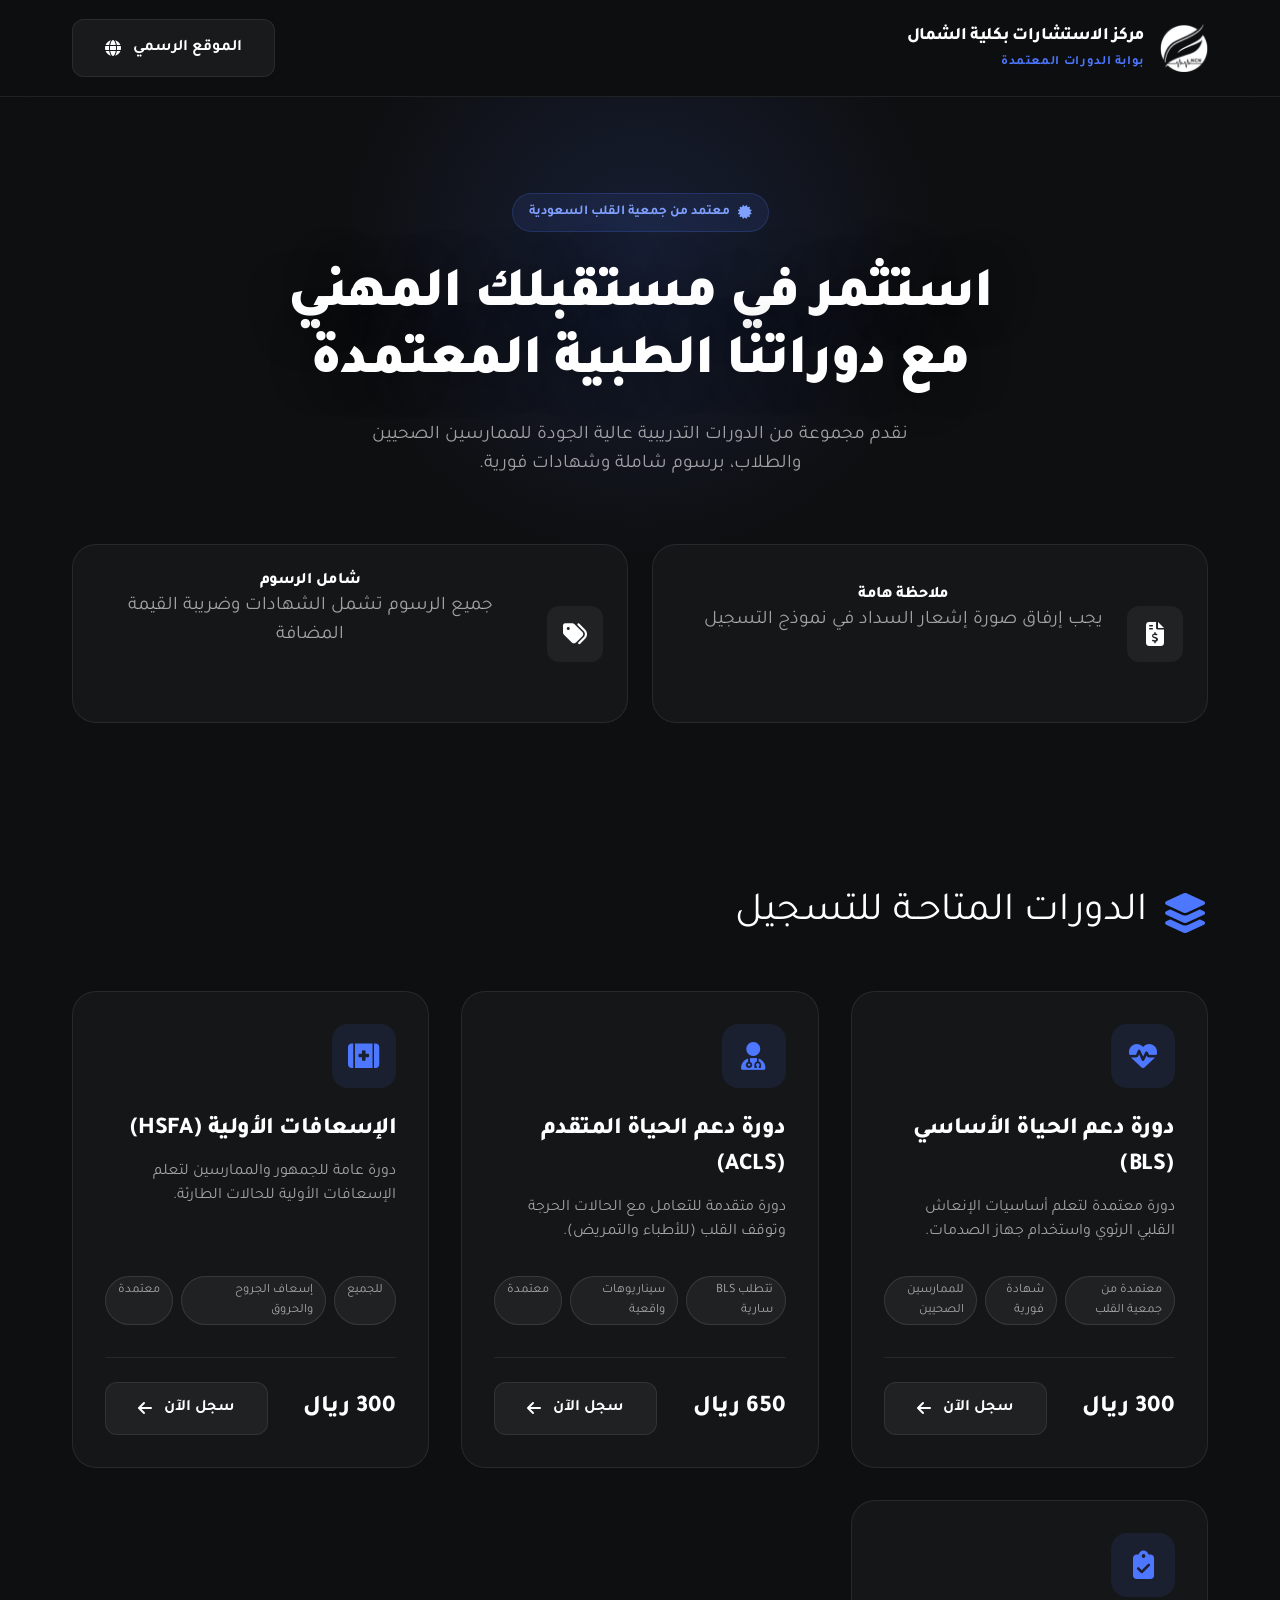
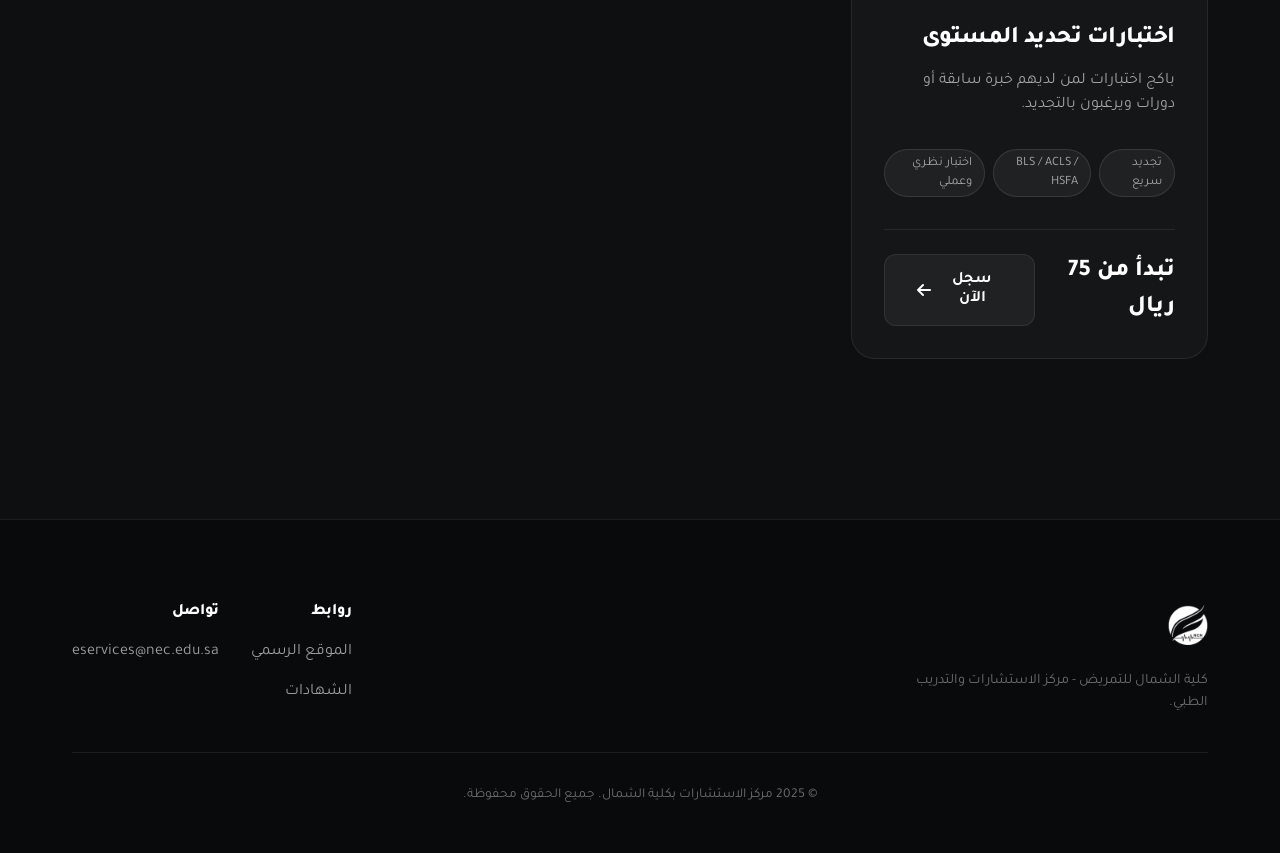
==== Center/index.html @ 168c6dc0 "Add files via upload" ====
<!DOCTYPE html>
<html lang="ar" dir="rtl">

<head>
    <meta charset="UTF-8">
    <meta name="viewport" content="width=device-width, initial-scale=1.0">
    <title>مركز الاستشارات بكلية الشمال - بوابة الدورات</title>

    <!-- Icons -->
    <link rel="stylesheet" href="https://cdnjs.cloudflare.com/ajax/libs/font-awesome/6.4.0/css/all.min.css">

    <!-- Embedded CSS -->
    <style>
        /* Google Fonts - Tajawal (Keeping Arabic identity but styling like Inter) */
        @import url('https://fonts.googleapis.com/css2?family=Tajawal:wght@200;300;400;500;700;800;900&display=swap');

        :root {
            /* Framer Template Tokens Replicated */
            --bg-main: #0e0f11;
            --bg-surface: rgba(255, 255, 255, 0.03);
            --bg-surface-hover: rgba(255, 255, 255, 0.08);
            --border-color: rgba(255, 255, 255, 0.08);

            --primary-color: #4d77ff;
            /* energetic blue */
            --accent-color: #ff4649;
            /* coral red */

            --text-primary: #ffffff;
            --text-secondary: rgba(255, 255, 255, 0.6);
            --text-tertiary: rgba(255, 255, 255, 0.4);

            --radius-md: 12px;
            --radius-lg: 24px;
            --radius-xl: 40px;

            --font-main: 'Tajawal', sans-serif;
        }

        * {
            margin: 0;
            padding: 0;
            box-sizing: border-box;
            -webkit-font-smoothing: antialiased;
            outline: none;
        }

        body {
            font-family: var(--font-main);
            background-color: var(--bg-main);
            color: var(--text-primary);
            line-height: 1.5;
            direction: rtl;
            overflow-x: hidden;
            min-height: 100vh;
        }

        /* Scrollbar */
        ::-webkit-scrollbar {
            width: 8px;
        }

        ::-webkit-scrollbar-track {
            background: var(--bg-main);
        }

        ::-webkit-scrollbar-thumb {
            background: var(--border-color);
            border-radius: 4px;
        }

        ::-webkit-scrollbar-thumb:hover {
            background: var(--text-secondary);
        }

        /* Utilities */
        .container {
            max-width: 1200px;
            margin: 0 auto;
            padding: 0 2rem;
        }

        .flex {
            display: flex;
        }

        .flex-col {
            flex-direction: column;
        }

        .items-center {
            align-items: center;
        }

        .justify-between {
            justify-content: space-between;
        }

        .justify-center {
            justify-content: center;
        }

        .gap-2 {
            gap: 0.5rem;
        }

        .gap-4 {
            gap: 1rem;
        }

        .gap-6 {
            gap: 1.5rem;
        }

        .gap-8 {
            gap: 2rem;
        }

        .w-full {
            width: 100%;
        }

        .text-center {
            text-align: center;
        }

        h1,
        h2,
        h3,
        h4,
        h5,
        h6 {
            color: var(--text-primary);
            font-weight: 800;
            /* Bold headings like 'Inter Display' */
            letter-spacing: -0.02em;
        }

        p {
            color: var(--text-secondary);
            font-weight: 400;
        }

        /* Buttons */
        .btn {
            display: inline-flex;
            align-items: center;
            gap: 0.75rem;
            padding: 1rem 2rem;
            border-radius: var(--radius-md);
            font-weight: 700;
            text-decoration: none;
            transition: all 0.3s cubic-bezier(0.2, 0.8, 0.2, 1);
            cursor: pointer;
            border: 1px solid transparent;
            font-family: inherit;
            font-size: 1rem;
            position: relative;
            overflow: hidden;
        }

        .btn-primary {
            background: var(--primary-color);
            color: white;
            box-shadow: 0 0 20px rgba(77, 119, 255, 0.3);
        }

        .btn-primary:hover {
            transform: translateY(-2px);
            box-shadow: 0 0 30px rgba(77, 119, 255, 0.5);
        }

        .btn-outline {
            background: rgba(255, 255, 255, 0.05);
            border: 1px solid var(--border-color);
            color: var(--text-primary);
        }

        .btn-outline:hover {
            background: rgba(255, 255, 255, 0.1);
            border-color: rgba(255, 255, 255, 0.3);
            transform: translateY(-2px);
        }

        /* Header */
        header {
            background: rgba(14, 15, 17, 0.7);
            backdrop-filter: blur(20px);
            border-bottom: 1px solid var(--border-color);
            position: sticky;
            top: 0;
            z-index: 100;
            padding: 1.2rem 0;
        }

        .brand-logo {
            height: 3rem;
            filter: brightness(0) invert(1);
            /* Make logo white */
        }

        .brand-text h1 {
            font-size: 1.1rem;
            margin-bottom: 0.2rem;
        }

        .brand-text p {
            font-size: 0.8rem;
            color: var(--primary-color);
            font-weight: 600;
            text-transform: uppercase;
            letter-spacing: 0.05em;
        }

        /* Hero Section */
        .hero {
            padding: 6rem 0 4rem;
            position: relative;
            overflow: hidden;
        }

        /* Ambient Glow Background */
        .hero::before {
            content: '';
            position: absolute;
            top: -20%;
            left: 50%;
            transform: translateX(-50%);
            width: 600px;
            height: 600px;
            background: radial-gradient(circle, rgba(77, 119, 255, 0.15) 0%, rgba(14, 15, 17, 0) 70%);
            border-radius: 50%;
            pointer-events: none;
            z-index: -1;
        }

        .badge {
            display: inline-flex;
            align-items: center;
            gap: 0.5rem;
            padding: 0.5rem 1rem;
            background: rgba(77, 119, 255, 0.1);
            color: #80a0ff;
            border: 1px solid rgba(77, 119, 255, 0.2);
            border-radius: 9999px;
            font-size: 0.85rem;
            font-weight: 700;
            margin-bottom: 2rem;
        }

        .hero-title {
            font-size: 3.5rem;
            font-weight: 900;
            color: white;
            margin-bottom: 1.5rem;
            line-height: 1.2;
            text-shadow: 0 0 40px rgba(0, 0, 0, 0.5);
        }

        .hero p {
            font-size: 1.2rem;
            max-width: 600px;
            margin: 0 auto 3rem;
            color: var(--text-secondary);
        }

        /* Alerts / Info Cards */
        .alerts-grid {
            display: grid;
            grid-template-columns: repeat(auto-fit, minmax(300px, 1fr));
            gap: 1.5rem;
            margin-top: 4rem;
        }

        .alert-card {
            background: var(--bg-surface);
            border: 1px solid var(--border-color);
            border-radius: var(--radius-lg);
            padding: 1.5rem;
            display: flex;
            align-items: center;
            gap: 1.5rem;
            transition: all 0.3s;
        }

        .alert-card:hover {
            background: var(--bg-surface-hover);
            border-color: rgba(255, 255, 255, 0.2);
            transform: translateY(-5px);
        }

        .alert-icon {
            width: 3.5rem;
            height: 3.5rem;
            border-radius: var(--radius-md);
            background: rgba(255, 255, 255, 0.05);
            color: var(--text-primary);
            display: flex;
            align-items: center;
            justify-content: center;
            font-size: 1.5rem;
            flex-shrink: 0;
        }

        .alert-content h4 {
            font-size: 1.1rem;
            margin-bottom: 0.25rem;
        }

        .alert-content p {
            font-size: 0.9rem;
            color: var(--text-secondary);
        }

        /* Courses Grid */
        .courses-section {
            padding: 6rem 0;
        }

        .section-title {
            font-size: 2.5rem;
            margin-bottom: 3rem;
            display: flex;
            align-items: center;
            gap: 1rem;
        }

        .section-title i {
            color: var(--primary-color);
        }

        .courses-grid {
            display: grid;
            grid-template-columns: repeat(auto-fill, minmax(320px, 1fr));
            gap: 2rem;
        }

        .course-card {
            background: var(--bg-surface);
            border: 1px solid var(--border-color);
            border-radius: var(--radius-lg);
            padding: 2rem;
            transition: all 0.4s cubic-bezier(0.16, 1, 0.3, 1);
            position: relative;
            display: flex;
            flex-direction: column;
            overflow: hidden;
            height: 100%;
        }

        .course-card::before {
            content: '';
            position: absolute;
            inset: 0;
            background: radial-gradient(800px circle at var(--mouse-x) var(--mouse-y), rgba(255, 255, 255, 0.06), transparent 40%);
            opacity: 0;
            transition: opacity 0.5s;
            pointer-events: none;
        }

        .course-card:hover {
            transform: translateY(-5px) scale(1.01);
            border-color: rgba(255, 255, 255, 0.2);
            box-shadow: 0 20px 40px -10px rgba(0, 0, 0, 0.5);
        }

        .course-icon {
            width: 4rem;
            height: 4rem;
            border-radius: 16px;
            background: rgba(77, 119, 255, 0.1);
            color: var(--primary-color);
            display: flex;
            align-items: center;
            justify-content: center;
            font-size: 1.75rem;
            margin-bottom: 1.5rem;
        }

        .course-title {
            font-size: 1.5rem;
            margin-bottom: 0.75rem;
        }

        .course-desc {
            color: var(--text-secondary);
            margin-bottom: 2rem;
            flex-grow: 1;
            font-size: 1rem;
        }

        .course-price {
            font-size: 1.5rem;
            font-weight: 800;
            color: var(--text-primary);
        }

        /* Tags/Features */
        .feature-tag {
            background: rgba(255, 255, 255, 0.05);
            padding: 4px 12px;
            border-radius: 99px;
            font-size: 0.8rem;
            color: var(--text-secondary);
            border: 1px solid rgba(255, 255, 255, 0.1);
        }

        /* Sidebar (Glassmorphism heavily applied) */
        .sidebar-overlay {
            position: fixed;
            inset: 0;
            background: rgba(0, 0, 0, 0.8);
            backdrop-filter: blur(8px);
            z-index: 199;
            opacity: 0;
            pointer-events: none;
            transition: opacity 0.3s ease;
        }

        .sidebar-overlay.active {
            opacity: 1;
            pointer-events: auto;
        }

        .sidebar {
            position: fixed;
            top: 0;
            right: 0;
            /* RTL default */
            bottom: 0;
            width: 100%;
            max-width: 500px;
            background: #151619;
            /* Slightly lighter than pure black */
            border-right: 1px solid var(--border-color);
            /* Adjustment for RTL */
            z-index: 200;
            transform: translateX(100%);
            transition: transform 0.5s cubic-bezier(0.16, 1, 0.3, 1);
            display: flex;
            flex-direction: column;
        }

        /* Revert border logic for RTL: Sidebar is on Right, so border should be on Left? 
   No, just keep it simple.
*/

        .sidebar.active {
            transform: translateX(0);
        }

        .sidebar-header {
            padding: 2rem;
            border-bottom: 1px solid var(--border-color);
            display: flex;
            justify-content: space-between;
            align-items: center;
        }

        .sidebar-content {
            padding: 2rem;
            overflow-y: auto;
            flex-grow: 1;
        }

        /* Steps in Sidebar */
        .step-item {
            position: relative;
            padding-right: 3rem;
            /* Space for line */
            padding-bottom: 3rem;
        }

        .step-item::before {
            content: '';
            position: absolute;
            right: 11px;
            /* Align with dot center */
            top: 0;
            bottom: 0;
            width: 2px;
            background: var(--border-color);
        }

        .step-item:last-child {
            padding-bottom: 0;
        }

        .step-item:last-child::before {
            display: none;
        }

        .step-number {
            position: absolute;
            right: 0;
            top: 0;
            width: 24px;
            height: 24px;
            background: var(--primary-color);
            border-radius: 50%;
            color: white;
            font-size: 0.8rem;
            display: flex;
            align-items: center;
            justify-content: center;
            font-weight: bold;
            z-index: 2;
            box-shadow: 0 0 0 4px var(--bg-main);
        }

        /* Bank Card - Dark Premium */
        .bank-card {
            background: linear-gradient(135deg, #1c1d21, #0a0a0c);
            border: 1px solid rgba(255, 255, 255, 0.1);
            border-radius: 20px;
            padding: 1.5rem;
            position: relative;
            overflow: hidden;
            margin-top: 1rem;
        }

        .bank-card::before {
            content: '';
            position: absolute;
            top: -50%;
            right: -20%;
            width: 200px;
            height: 200px;
            background: radial-gradient(circle, rgba(77, 119, 255, 0.2), transparent 70%);
            border-radius: 50%;
            pointer-events: none;
        }

        .copy-btn {
            width: 36px;
            height: 36px;
            background: rgba(255, 255, 255, 0.1);
            border: 1px solid rgba(255, 255, 255, 0.2);
            border-radius: 8px;
            color: white;
            display: flex;
            align-items: center;
            justify-content: center;
            font-size: 0.9rem;
            cursor: pointer;
            transition: all 0.2s;
        }

        .copy-btn:hover {
            background: rgba(255, 255, 255, 0.2);
        }

        /* Footer */
        footer {
            border-top: 1px solid var(--border-color);
            padding: 5rem 0 3rem;
            margin-top: 4rem;
            background: #090a0c;
        }

        .footer-link {
            display: block;
            color: var(--text-secondary);
            text-decoration: none;
            margin-bottom: 1rem;
            transition: color 0.2s;
        }

        .footer-link:hover {
            color: var(--primary-color);
        }

        @media (max-width: 768px) {
            .hero-title {
                font-size: 2.5rem;
            }

            .sidebar {
                max-width: 100%;
            }
        }
    </style>
</head>

<body>

    <!-- Header -->
    <header>
        <div class="container flex items-center justify-between">
            <div class="flex items-center gap-4">
                <img src="https://nre-nec.github.io/pictures/logo.png" alt="شعار الكلية" class="brand-logo">
                <div class="brand-text">
                    <h1>مركز الاستشارات بكلية الشمال</h1>
                    <p>بوابة الدورات المعتمدة</p>
                </div>
            </div>
            <!-- Desktop visible only check via CSS media query if needed, or inline -->
            <style>
                @media(min-width: 768px) {
                    .header-link {
                        display: inline-flex !important;
                    }
                }
            </style>
            <a href="https://nec.edu.sa" target="_blank" class="btn btn-outline header-link" style="display: none;">
                الموقع الرسمي
                <i class="fa-solid fa-globe"></i>
            </a>
        </div>
    </header>

    <!-- Main Content -->
    <main class="container">

        <!-- Hero Section -->
        <section class="hero text-center">

            <div class="badge">
                <i class="fa-solid fa-certificate"></i>
                معتمد من جمعية القلب السعودية
            </div>

            <h1 class="hero-title">
                استثمر في مستقبلك المهني <br>
                مع دوراتنا الطبية المعتمدة
            </h1>

            <p>
                نقدم مجموعة من الدورات التدريبية عالية الجودة للممارسين الصحيين والطلاب، برسوم شاملة وشهادات فورية.
            </p>

            <div class="alerts-grid">
                <div class="alert-card">
                    <div class="alert-icon">
                        <i class="fa-solid fa-file-invoice-dollar"></i>
                    </div>
                    <div>
                        <h4>ملاحظة هامة</h4>
                        <p>يجب إرفاق صورة إشعار السداد في نموذج التسجيل</p>
                    </div>
                </div>

                <div class="alert-card">
                    <div class="alert-icon">
                        <i class="fa-solid fa-tags"></i>
                    </div>
                    <div>
                        <h4>شامل الرسوم</h4>
                        <p>جميع الرسوم تشمل الشهادات وضريبة القيمة المضافة</p>
                    </div>
                </div>
            </div>

        </section>

        <!-- Courses Section -->
        <section class="courses-section" id="courses">
            <div class="section-title">
                <i class="fa-solid fa-layer-group"></i>
                الدورات المتاحـة للتسجيل
            </div>

            <div class="courses-grid" id="courses-grid">
                <!-- Loaded via JS -->
            </div>
        </section>

    </main>

    <!-- Sidebar Overlay -->
    <div class="sidebar-overlay" id="sidebar-overlay"></div>

    <!-- Sidebar -->
    <aside class="sidebar" id="sidebar">
        <div class="sidebar-header">
            <h3>إكمال عملية التسجيل</h3>
            <button id="close-sidebar" class="btn-outline"
                style="border:none; width: 36px; height: 36px; display:flex; align-items:center; justify-content:center; padding:0; background:transparent;">
                <i class="fa-solid fa-xmark" style="font-size: 1.2rem;"></i>
            </button>
        </div>

        <div class="sidebar-content">

            <!-- Step 1 -->
            <div class="step-item">
                <div class="step-number">1</div>
                <div style="padding-right: 1rem;">
                    <h4 style="margin-bottom: 0.5rem;">الدورة المختارة</h4>
                    <div
                        style="background: var(--bg-surface); padding: 1rem; border-radius: var(--radius-md); border: 1px solid var(--border-color);">
                        <h3 id="sidebar-course-title" style="font-size: 1.1rem; margin-bottom: 0.25rem;">...</h3>
                        <p id="sidebar-course-price"
                            style="color: var(--primary-color); font-weight: bold; font-size: 1.2rem;">...</p>
                    </div>
                </div>
            </div>

            <!-- Step 2 -->
            <div class="step-item">
                <div class="step-number">2</div>
                <div style="padding-right: 1rem;">
                    <h4 style="margin-bottom: 0.5rem;">التحويل البنكي</h4>
                    <p style="font-size: 0.9rem; color: var(--text-secondary); margin-bottom: 1rem;">يرجى تحويل مبلغ
                        الدورة إلى الحساب التالي:</p>

                    <div class="bank-card">
                        <div class="flex justify-between items-start" style="margin-bottom: 1.5rem;">
                            <span style="font-size: 0.8rem; opacity: 0.7;">مصرف الإنماء</span>
                            <i class="fa-solid fa-building-columns" style="opacity: 0.5;"></i>
                        </div>

                        <div style="margin-bottom: 1.5rem;">
                            <p style="font-size: 0.75rem; opacity: 0.5; margin-bottom: 4px;">اسم المستفيد</p>
                            <p style="font-weight: bold;">شركة الشمال التعليمية للتعليم</p>
                        </div>

                        <div class="flex justify-between items-end" style="margin-bottom: 1.5rem;">
                            <div>
                                <p style="font-size: 0.75rem; opacity: 0.5; margin-bottom: 4px;">رقم الحساب</p>
                                <p style="font-family: monospace; letter-spacing: 1px;">68202025935004</p>
                            </div>
                            <button class="copy-btn" onclick="copyToClipboard('68202025935004', this)">
                                <i class="fa-regular fa-copy"></i>
                            </button>
                        </div>

                        <div class="flex justify-between items-end">
                            <div>
                                <p style="font-size: 0.75rem; opacity: 0.5; margin-bottom: 4px;">الآيبان (IBAN)</p>
                                <p style="font-family: monospace; letter-spacing: 1px; font-size: 0.85rem;">
                                    SA3905000068202025935004</p>
                            </div>
                            <button class="copy-btn" onclick="copyToClipboard('SA3905000068202025935004', this)">
                                <i class="fa-regular fa-copy"></i>
                            </button>
                        </div>
                    </div>
                </div>
            </div>

            <!-- Step 3 -->
            <div class="step-item">
                <div class="step-number">3</div>
                <div style="padding-right: 1rem;">
                    <h4 style="margin-bottom: 0.5rem;">تأكيد التسجيل</h4>
                    <p style="font-size: 0.9rem; color: var(--text-secondary); margin-bottom: 1rem;">بعد التحويل، انتقل
                        للنموذج لرفع الإيصال وإكمال بياناتك.</p>
                    <a href="https://docs.google.com/forms/d/e/1FAIpQLS..." target="_blank"
                        class="btn btn-primary w-full justify-center">
                        تعبئة نموذج التسجيل
                        <i class="fa-solid fa-arrow-up-right-from-square"></i>
                    </a>
                </div>
            </div>

        </div>
    </aside>

    <!-- Footer -->
    <footer>
        <div class="container">
            <div class="flex flex-col" style="gap: 2rem;">

                <div class="flex items-center justify-between flex-col"
                    style="flex-direction: row; flex-wrap: wrap; gap: 2rem;">
                    <div>
                        <img src="https://nre-nec.github.io/pictures/logo.png"
                            style="height: 40px; filter: brightness(0) invert(1); margin-bottom: 1rem;">
                        <p style="max-width: 300px; font-size: 0.9rem; color: var(--text-tertiary);">
                            كلية الشمال للتمريض - مركز الاستشارات والتدريب الطبي.
                        </p>
                    </div>

                    <div class="flex gap-8">
                        <div>
                            <h4 style="margin-bottom: 1rem; font-size: 1rem;">روابط</h4>
                            <a href="https://nec.edu.sa" class="footer-link">الموقع الرسمي</a>
                            <a href="#" class="footer-link">الشهادات</a>
                        </div>
                        <div>
                            <h4 style="margin-bottom: 1rem; font-size: 1rem;">تواصل</h4>
                            <a href="mailto:eservices@nec.edu.sa" class="footer-link">eservices@nec.edu.sa</a>
                        </div>
                    </div>
                </div>

                <div class="text-center"
                    style="border-top: 1px solid var(--border-color); padding-top: 2rem; color: var(--text-tertiary); font-size: 0.85rem;">
                    &copy; 2025 مركز الاستشارات بكلية الشمال. جميع الحقوق محفوظة.
                </div>
            </div>
        </div>
    </footer>

    <!-- Embedded JS -->
    <script>
        document.addEventListener('DOMContentLoaded', () => {
            // Course Data (Simulating Database)
            const courses = [
                {
                    id: 'bls',
                    title: 'دورة دعم الحياة الأساسي (BLS)',
                    description: 'دورة معتمدة لتعلم أساسيات الإنعاش القلبي الرئوي واستخدام جهاز الصدمات.',
                    price: '300 ريال',
                    icon: 'fa-heart-pulse',
                    features: ['معتمدة من جمعية القلب', 'شهادة فورية', 'للممارسين الصحيين']
                },
                {
                    id: 'acls',
                    title: 'دورة دعم الحياة المتقدم (ACLS)',
                    description: 'دورة متقدمة للتعامل مع الحالات الحرجة وتوقف القلب (للأطباء والتمريض).',
                    price: '650 ريال',
                    icon: 'fa-user-doctor',
                    features: ['تتطلب BLS سارية', 'سيناريوهات واقعية', 'معتمدة']
                },
                {
                    id: 'hsfa',
                    title: 'الإسعافات الأولية (HSFA)',
                    description: 'دورة عامة للجمهور والممارسين لتعلم الإسعافات الأولية للحالات الطارئة.',
                    price: '300 ريال',
                    icon: 'fa-kit-medical',
                    features: ['للجميع', 'إسعاف الجروح والحروق', 'معتمدة']
                },
                {
                    id: 'placement',
                    title: 'اختبارات تحديد المستوى',
                    description: 'باكج اختبارات لمن لديهم خبرة سابقة أو دورات ويرغبون بالتجديد.',
                    price: 'تبدأ من 75 ريال',
                    icon: 'fa-clipboard-check',
                    features: ['تجديد سريع', 'BLS / ACLS / HSFA', 'اختبار نظري وعملي']
                }
            ];

            const coursesGrid = document.getElementById('courses-grid');
            const sidebar = document.getElementById('sidebar');
            const overlay = document.getElementById('sidebar-overlay');
            const closeBtn = document.getElementById('close-sidebar');

            // Render Courses
            function renderCourses() {
                coursesGrid.innerHTML = courses.map(course => `
            <div class="course-card">
                <div class="course-icon">
                    <i class="fa-solid ${course.icon}"></i>
                </div>
                <!-- Interactive Glow Effect Target -->
                
                <h3 class="course-title">${course.title}</h3>
                <p class="course-desc">${course.description}</p>
                
                <div class="flex flex-wrap gap-2 mb-4" style="gap: 8px; margin-bottom: 2rem;">
                    ${course.features.map(f => `<span class="feature-tag">${f}</span>`).join('')}
                </div>

                <div class="flex justify-between items-center" style="margin-top: auto; padding-top: 1.5rem; border-top: 1px solid var(--border-color);">
                    <span class="course-price">${course.price}</span>
                    <button class="btn btn-outline" onclick="openSidebar('${course.id}')">
                        <span>سجل الآن</span>
                        <i class="fa-solid fa-arrow-left"></i>
                    </button>
                </div>
            </div>
        `).join('');

                // Add Mouse Move Event for Glow Effect
                document.querySelectorAll('.course-card').forEach(card => {
                    card.addEventListener('mousemove', e => {
                        const rect = card.getBoundingClientRect();
                        const x = e.clientX - rect.left;
                        const y = e.clientY - rect.top;
                        card.style.setProperty('--mouse-x', `${x}px`);
                        card.style.setProperty('--mouse-y', `${y}px`);
                    });
                });
            }

            // Sidebar Functions
            window.openSidebar = function (courseId) {
                const course = courses.find(c => c.id === courseId);
                if (!course) return;

                // Update Sidebar Content
                document.getElementById('sidebar-course-title').textContent = course.title;
                document.getElementById('sidebar-course-price').textContent = course.price;

                // Show Sidebar
                sidebar.classList.add('active');
                overlay.classList.add('active');
                document.body.style.overflow = 'hidden';
            };

            function closeSidebar() {
                sidebar.classList.remove('active');
                overlay.classList.remove('active');
                document.body.style.overflow = '';
            }

            // Event Listeners
            closeBtn.addEventListener('click', closeSidebar);
            overlay.addEventListener('click', closeSidebar);

            // Copy to Clipboard
            window.copyToClipboard = function (text, btnElement) {
                navigator.clipboard.writeText(text).then(() => {
                    const originalIcon = btnElement.innerHTML;
                    btnElement.innerHTML = '<i class="fa-solid fa-check text-green-500"></i>';
                    btnElement.style.borderColor = '#10b981';

                    setTimeout(() => {
                        btnElement.innerHTML = '<i class="fa-regular fa-copy"></i>';
                        btnElement.style.borderColor = 'rgba(255,255,255,0.2)';
                    }, 2000);
                });
            };

            // Initialize
            renderCourses();
        });
    </script>
</body>

</html>
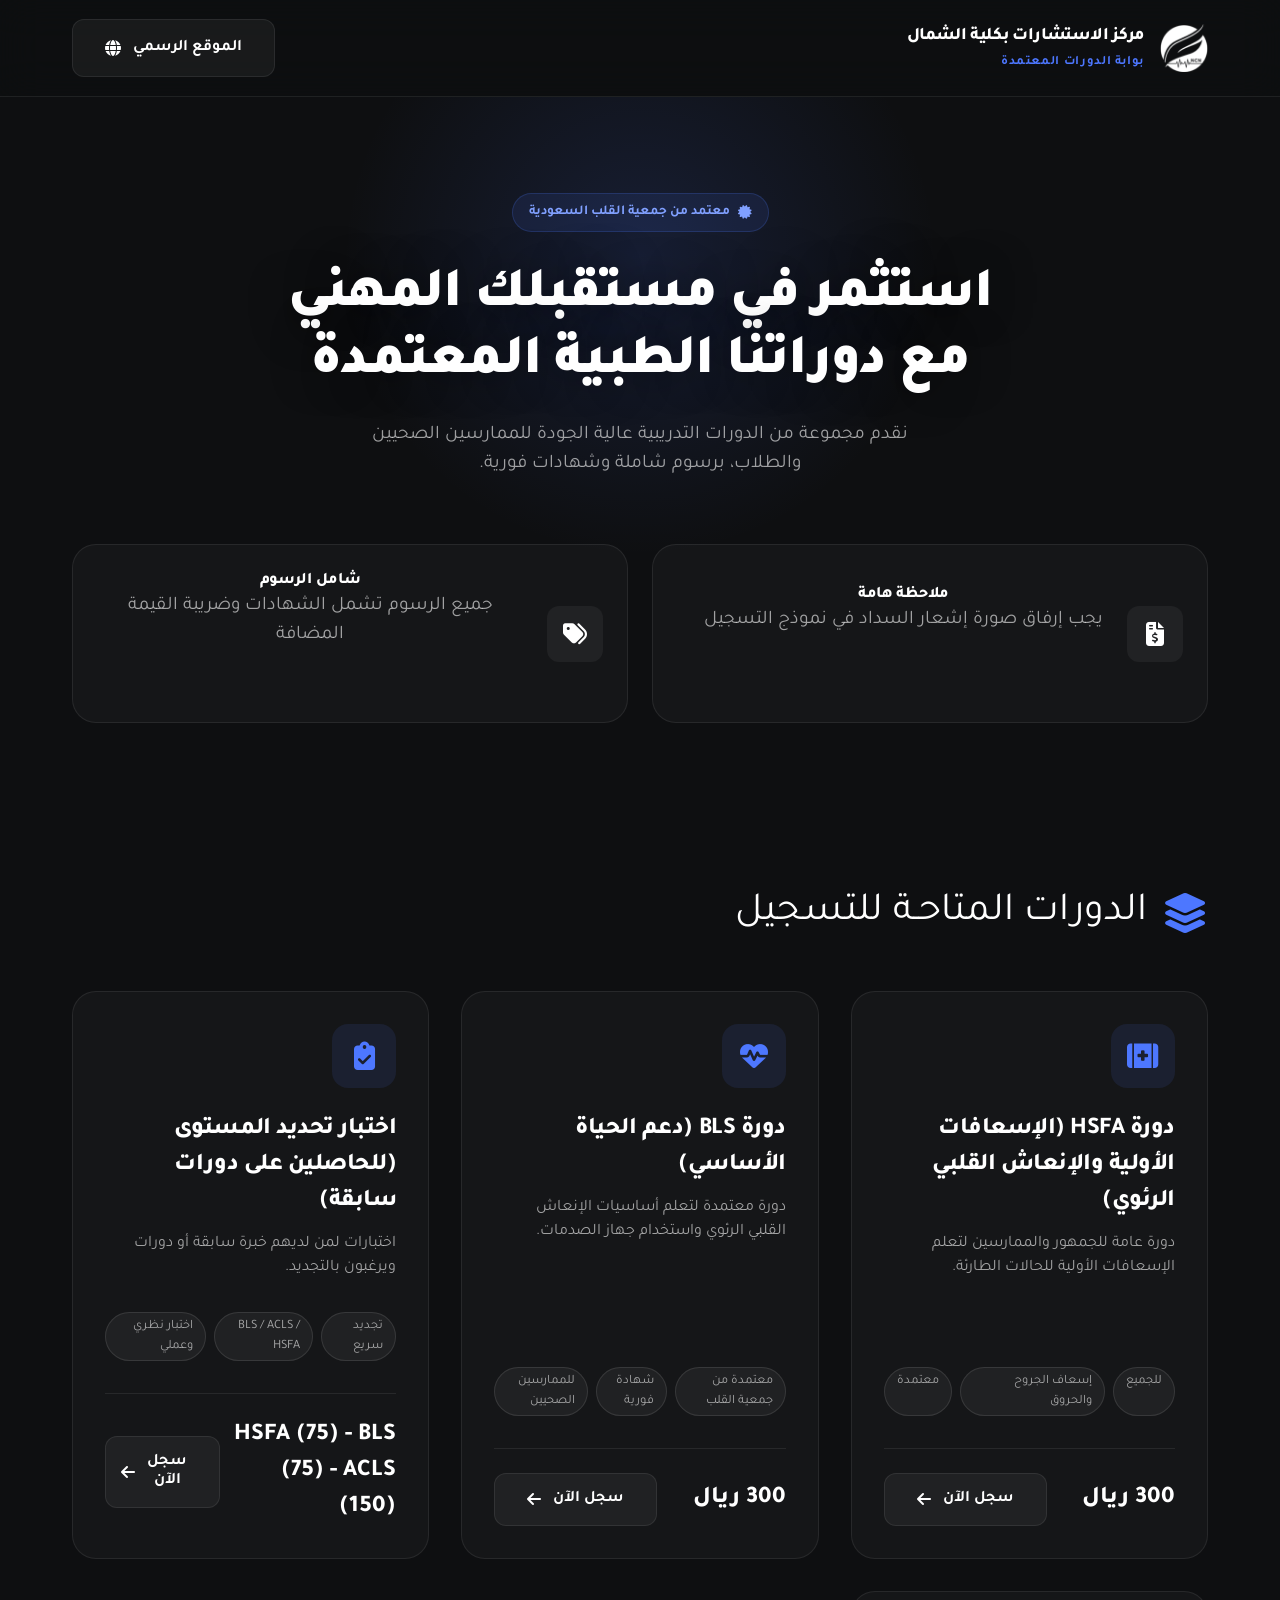
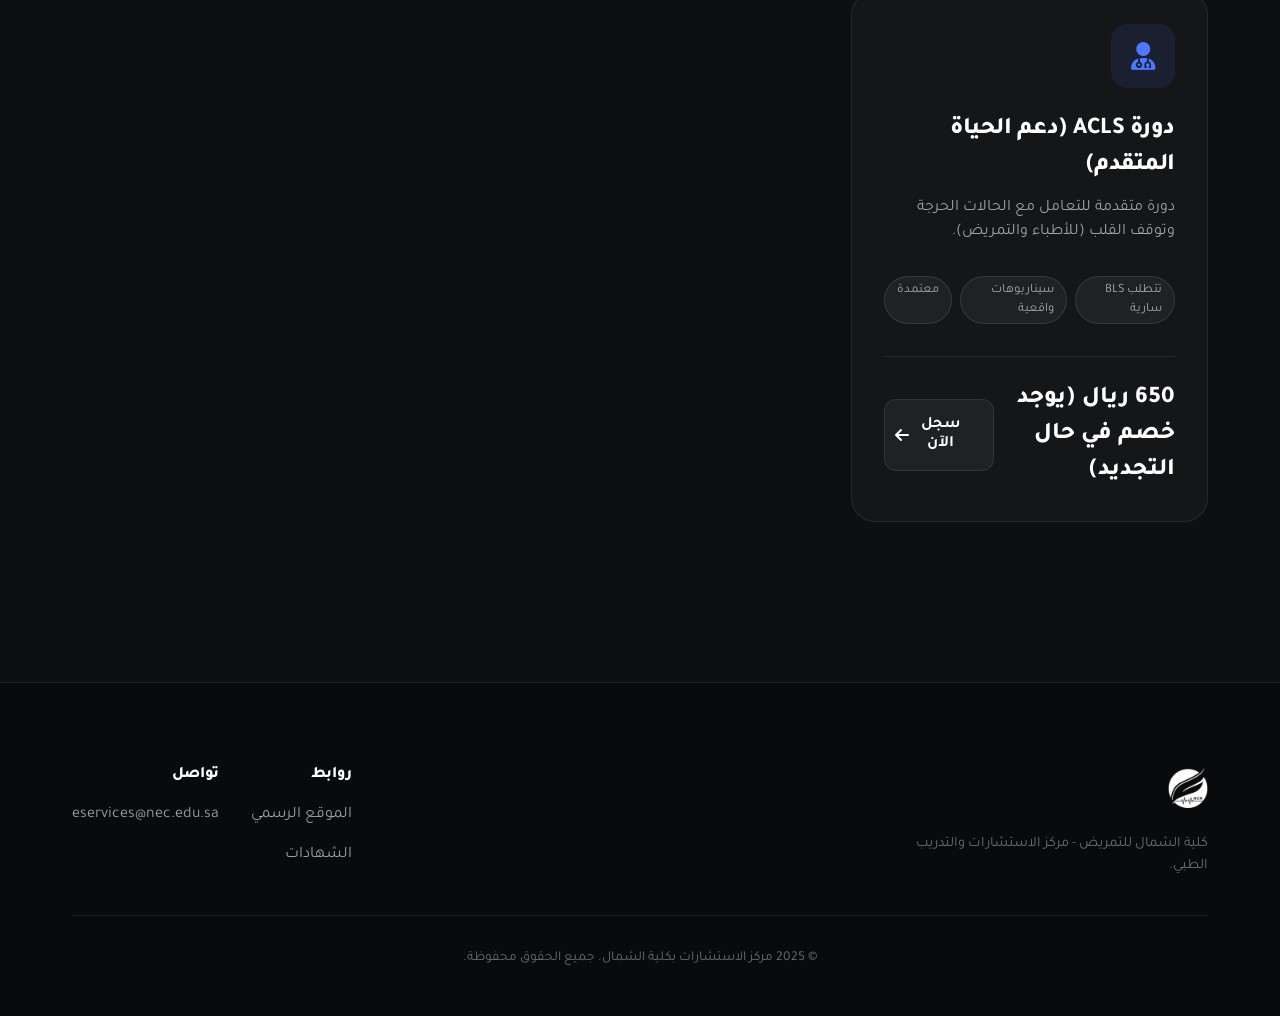
==== commit 2f724d85: "Add files via upload" ====
--- a/Center/index.html
+++ b/Center/index.html
@@ -746,7 +746,7 @@
                     <h4 style="margin-bottom: 0.5rem;">تأكيد التسجيل</h4>
                     <p style="font-size: 0.9rem; color: var(--text-secondary); margin-bottom: 1rem;">بعد التحويل، انتقل
                         للنموذج لرفع الإيصال وإكمال بياناتك.</p>
-                    <a href="https://docs.google.com/forms/d/e/1FAIpQLS..." target="_blank"
+                    <a href="#" id="sidebar-register-btn" target="_blank"
                         class="btn btn-primary w-full justify-center">
                         تعبئة نموذج التسجيل
                         <i class="fa-solid fa-arrow-up-right-from-square"></i>
@@ -799,36 +799,40 @@
             // Course Data (Simulating Database)
             const courses = [
                 {
+                    id: 'hsfa',
+                    title: 'دورة HSFA (الإسعافات الأولية والإنعاش القلبي الرئوي)',
+                    description: 'دورة عامة للجمهور والممارسين لتعلم الإسعافات الأولية للحالات الطارئة.',
+                    price: '300 ريال',
+                    icon: 'fa-kit-medical',
+                    features: ['للجميع', 'إسعاف الجروح والحروق', 'معتمدة'],
+                    link: 'https://form.jotform.com/nre_nre812/01'
+                },
+                {
                     id: 'bls',
-                    title: 'دورة دعم الحياة الأساسي (BLS)',
+                    title: 'دورة BLS (دعم الحياة الأساسي)',
                     description: 'دورة معتمدة لتعلم أساسيات الإنعاش القلبي الرئوي واستخدام جهاز الصدمات.',
                     price: '300 ريال',
                     icon: 'fa-heart-pulse',
-                    features: ['معتمدة من جمعية القلب', 'شهادة فورية', 'للممارسين الصحيين']
+                    features: ['معتمدة من جمعية القلب', 'شهادة فورية', 'للممارسين الصحيين'],
+                    link: 'https://form.jotform.com/nre_nre812/bls'
+                },
+                {
+                    id: 'placement',
+                    title: 'اختبار تحديد المستوى (للحاصلين على دورات سابقة)',
+                    description: 'اختبارات لمن لديهم خبرة سابقة أو دورات ويرغبون بالتجديد.',
+                    price: 'HSFA (75) - BLS (75) - ACLS (150)',
+                    icon: 'fa-clipboard-check',
+                    features: ['تجديد سريع', 'BLS / ACLS / HSFA', 'اختبار نظري وعملي'],
+                    link: 'https://form.jotform.com/nre_nre812/003'
                 },
                 {
                     id: 'acls',
-                    title: 'دورة دعم الحياة المتقدم (ACLS)',
+                    title: 'دورة ACLS (دعم الحياة المتقدم)',
                     description: 'دورة متقدمة للتعامل مع الحالات الحرجة وتوقف القلب (للأطباء والتمريض).',
-                    price: '650 ريال',
+                    price: '650 ريال (يوجد خصم في حال التجديد)',
                     icon: 'fa-user-doctor',
-                    features: ['تتطلب BLS سارية', 'سيناريوهات واقعية', 'معتمدة']
-                },
-                {
-                    id: 'hsfa',
-                    title: 'الإسعافات الأولية (HSFA)',
-                    description: 'دورة عامة للجمهور والممارسين لتعلم الإسعافات الأولية للحالات الطارئة.',
-                    price: '300 ريال',
-                    icon: 'fa-kit-medical',
-                    features: ['للجميع', 'إسعاف الجروح والحروق', 'معتمدة']
-                },
-                {
-                    id: 'placement',
-                    title: 'اختبارات تحديد المستوى',
-                    description: 'باكج اختبارات لمن لديهم خبرة سابقة أو دورات ويرغبون بالتجديد.',
-                    price: 'تبدأ من 75 ريال',
-                    icon: 'fa-clipboard-check',
-                    features: ['تجديد سريع', 'BLS / ACLS / HSFA', 'اختبار نظري وعملي']
+                    features: ['تتطلب BLS سارية', 'سيناريوهات واقعية', 'معتمدة'],
+                    link: 'https://www.jotform.com/nre_nre812/004'
                 }
             ];
 
@@ -883,6 +887,7 @@
                 // Update Sidebar Content
                 document.getElementById('sidebar-course-title').textContent = course.title;
                 document.getElementById('sidebar-course-price').textContent = course.price;
+                document.getElementById('sidebar-register-btn').href = course.link;
 
                 // Show Sidebar
                 sidebar.classList.add('active');
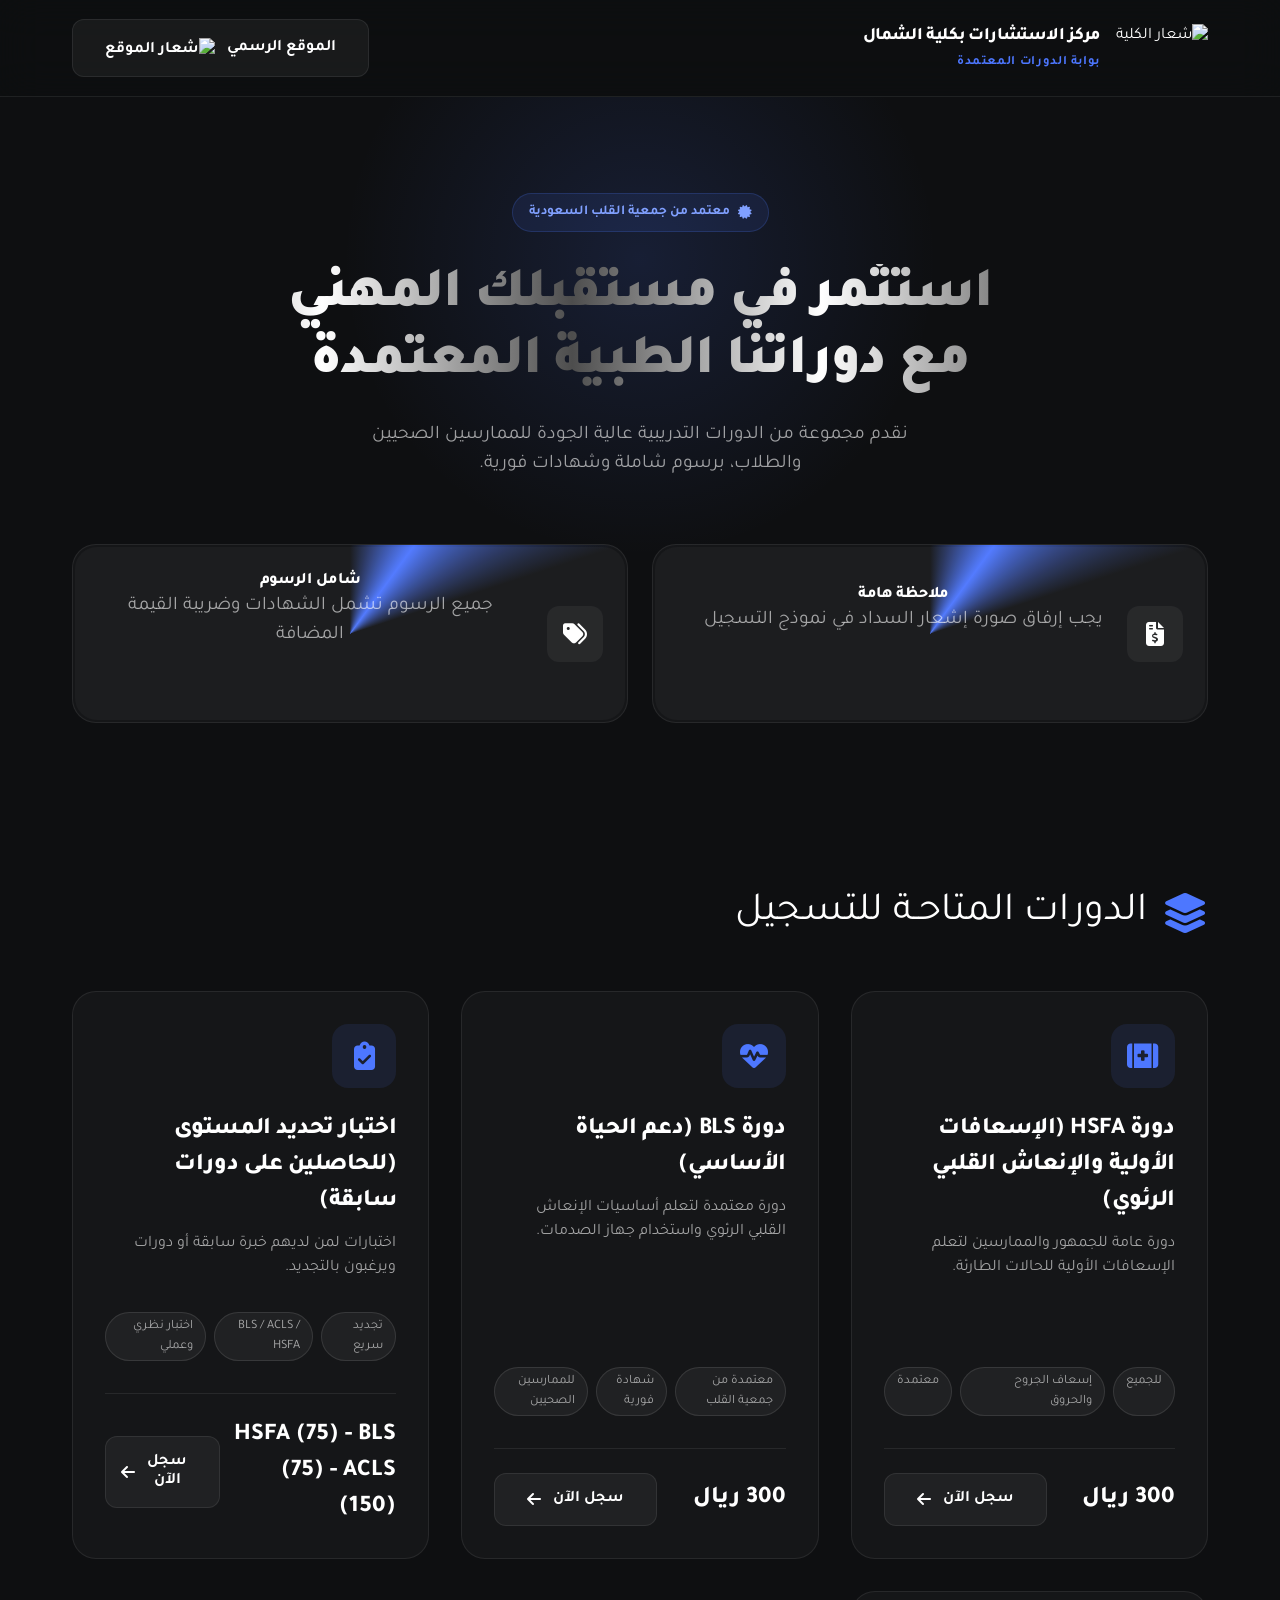
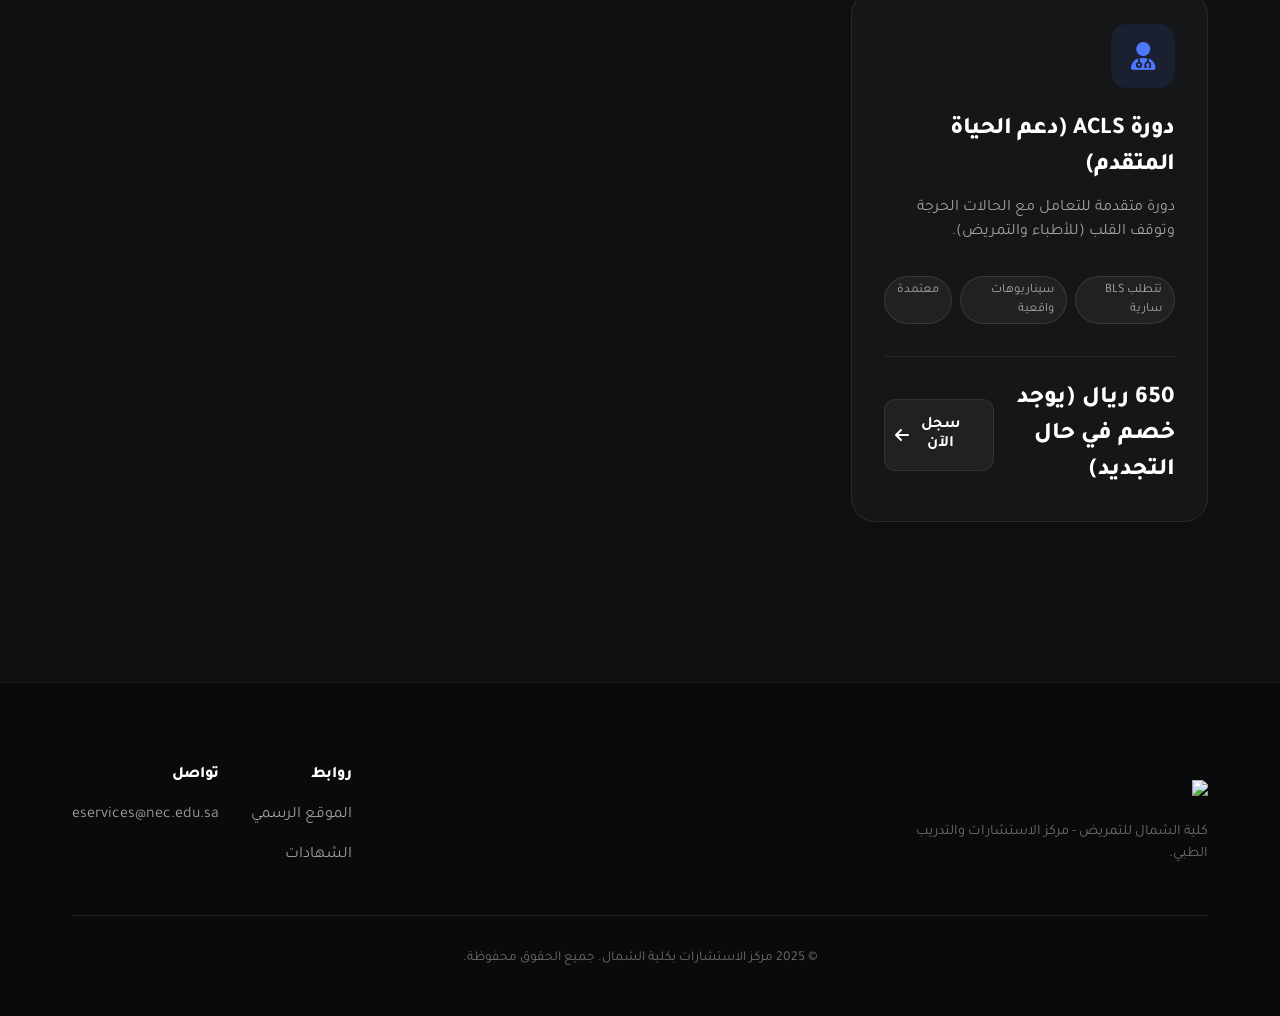
==== commit e520edb7: "Add files via upload" ====
--- a/Center/index.html
+++ b/Center/index.html
@@ -163,6 +163,25 @@
             background: var(--primary-color);
             color: white;
             box-shadow: 0 0 20px rgba(77, 119, 255, 0.3);
+            position: relative;
+            overflow: hidden;
+        }
+
+        /* Button Sheen Effect */
+        .btn-primary::after {
+            content: '';
+            position: absolute;
+            top: 0;
+            left: -100%;
+            width: 50%;
+            height: 100%;
+            background: linear-gradient(to right, rgba(255, 255, 255, 0) 0%, rgba(255, 255, 255, 0.3) 50%, rgba(255, 255, 255, 0) 100%);
+            transform: skewX(-25deg);
+            transition: left 0.75s;
+        }
+
+        .btn-primary:hover::after {
+            left: 200%;
         }
 
         .btn-primary:hover {
@@ -195,8 +214,8 @@
 
         .brand-logo {
             height: 3rem;
-            filter: brightness(0) invert(1);
-            /* Make logo white */
+            height: 3rem;
+            /* filter removed for new white logo */
         }
 
         .brand-text h1 {
@@ -251,10 +270,26 @@
         .hero-title {
             font-size: 3.5rem;
             font-weight: 900;
-            color: white;
+            color: rgba(255, 255, 255, 0.3);
+            background: linear-gradient(to right, #4d4d4d 0%, #fff 50%, #4d4d4d 100%);
+            background-size: 500px;
+            background-clip: text;
+            -webkit-background-clip: text;
+            -webkit-text-fill-color: transparent;
+            animation: shimmer 3s infinite linear;
             margin-bottom: 1.5rem;
             line-height: 1.2;
-            text-shadow: 0 0 40px rgba(0, 0, 0, 0.5);
+            /* text-shadow removed as it conflicts with background-clip: text */
+        }
+
+        @keyframes shimmer {
+            0% {
+                background-position: -500px 0;
+            }
+
+            100% {
+                background-position: 500px 0;
+            }
         }
 
         .hero p {
@@ -281,6 +316,43 @@
             align-items: center;
             gap: 1.5rem;
             transition: all 0.3s;
+            position: relative;
+            overflow: hidden;
+            z-index: 1;
+        }
+
+        /* Glowing Border Effect */
+        .alert-card::before {
+            content: '';
+            position: absolute;
+            top: 50%;
+            left: 50%;
+            transform: translate(-50%, -50%);
+            width: 102%;
+            height: 102%;
+            background: conic-gradient(from 0deg, transparent 0%, var(--primary-color) 10%, transparent 20%);
+            animation: rotate 4s linear infinite;
+            z-index: -2;
+            border-radius: var(--radius-lg);
+        }
+
+        .alert-card::after {
+            content: '';
+            position: absolute;
+            inset: 2px;
+            background: var(--bg-surface);
+            border-radius: calc(var(--radius-lg) - 2px);
+            z-index: -1;
+        }
+
+        @keyframes rotate {
+            0% {
+                transform: translate(-50%, -50%) rotate(0deg);
+            }
+
+            100% {
+                transform: translate(-50%, -50%) rotate(360deg);
+            }
         }
 
         .alert-card:hover {
@@ -579,6 +651,30 @@
                 max-width: 100%;
             }
         }
+
+        /* Sparkle Effect */
+        .sparkle {
+            position: absolute;
+            width: 4px;
+            height: 4px;
+            background: white;
+            border-radius: 50%;
+            pointer-events: none;
+            animation: sparkle-anim 1s linear forwards;
+            box-shadow: 0 0 5px white, 0 0 10px var(--primary-color);
+        }
+
+        @keyframes sparkle-anim {
+            0% {
+                transform: translate(0, 0) scale(1);
+                opacity: 1;
+            }
+
+            100% {
+                transform: translate(var(--tx), var(--ty)) scale(0);
+                opacity: 0;
+            }
+        }
     </style>
 </head>
 
@@ -588,7 +684,7 @@
     <header>
         <div class="container flex items-center justify-between">
             <div class="flex items-center gap-4">
-                <img src="https://nre-nec.github.io/pictures/logo.png" alt="شعار الكلية" class="brand-logo">
+                <img src="https://nre-nec.github.io/pictures/cce2.png" alt="شعار الكلية" class="brand-logo">
                 <div class="brand-text">
                     <h1>مركز الاستشارات بكلية الشمال</h1>
                     <p>بوابة الدورات المعتمدة</p>
@@ -604,7 +700,8 @@
             </style>
             <a href="https://nec.edu.sa" target="_blank" class="btn btn-outline header-link" style="display: none;">
                 الموقع الرسمي
-                <i class="fa-solid fa-globe"></i>
+                <img src="https://nre-nec.github.io/pictures/logo-w.png" alt="شعار الموقع"
+                    style="height: 1.25em; width: auto; object-fit: contain;">
             </a>
         </div>
     </header>
@@ -746,8 +843,7 @@
                     <h4 style="margin-bottom: 0.5rem;">تأكيد التسجيل</h4>
                     <p style="font-size: 0.9rem; color: var(--text-secondary); margin-bottom: 1rem;">بعد التحويل، انتقل
                         للنموذج لرفع الإيصال وإكمال بياناتك.</p>
-                    <a href="#" id="sidebar-register-btn" target="_blank"
-                        class="btn btn-primary w-full justify-center">
+                    <a href="#" id="sidebar-register-btn" target="_blank" class="btn btn-primary w-full justify-center">
                         تعبئة نموذج التسجيل
                         <i class="fa-solid fa-arrow-up-right-from-square"></i>
                     </a>
@@ -765,8 +861,8 @@
                 <div class="flex items-center justify-between flex-col"
                     style="flex-direction: row; flex-wrap: wrap; gap: 2rem;">
                     <div>
-                        <img src="https://nre-nec.github.io/pictures/logo.png"
-                            style="height: 40px; filter: brightness(0) invert(1); margin-bottom: 1rem;">
+                        <img src="https://nre-nec.github.io/pictures/cce2.png"
+                            style="height: 40px; margin-bottom: 1rem;">
                         <p style="max-width: 300px; font-size: 0.9rem; color: var(--text-tertiary);">
                             كلية الشمال للتمريض - مركز الاستشارات والتدريب الطبي.
                         </p>
@@ -921,6 +1017,38 @@
 
             // Initialize
             renderCourses();
+
+            // Interactive Sparkles
+            const heroSection = document.querySelector('.hero');
+            heroSection.addEventListener('mousemove', (e) => {
+                // Throttle creation for performance
+                if (Math.random() > 0.1) return;
+
+                const sparkle = document.createElement('div');
+                sparkle.classList.add('sparkle');
+
+                // Position relative to hero
+                const rect = heroSection.getBoundingClientRect();
+                const x = e.clientX - rect.left;
+                const y = e.clientY - rect.top;
+
+                sparkle.style.left = `${x}px`;
+                sparkle.style.top = `${y}px`;
+
+                // Random movement direction
+                const tx = (Math.random() - 0.5) * 50;
+                const ty = -Math.random() * 50 - 20; // Move up
+
+                sparkle.style.setProperty('--tx', `${tx}px`);
+                sparkle.style.setProperty('--ty', `${ty}px`);
+
+                heroSection.appendChild(sparkle);
+
+                // Cleanup
+                sparkle.addEventListener('animationend', () => {
+                    sparkle.remove();
+                });
+            });
         });
     </script>
 </body>
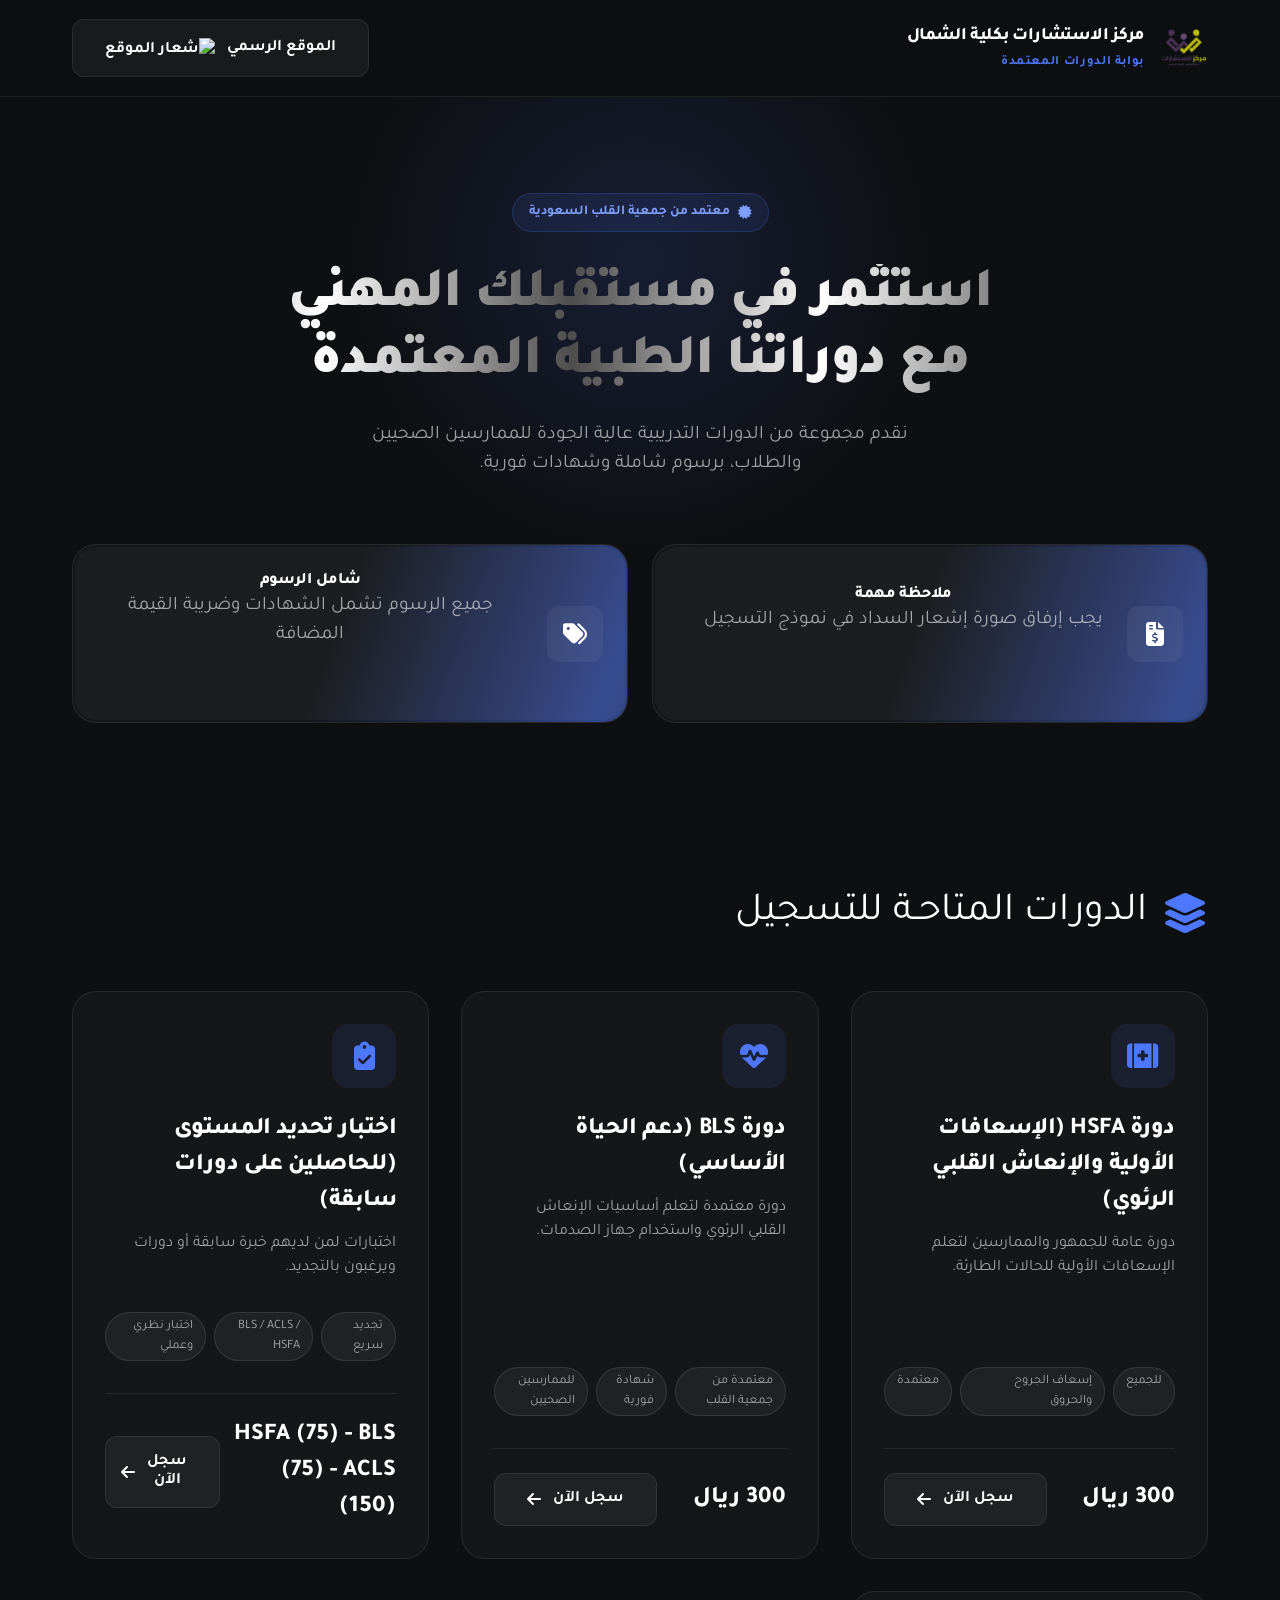
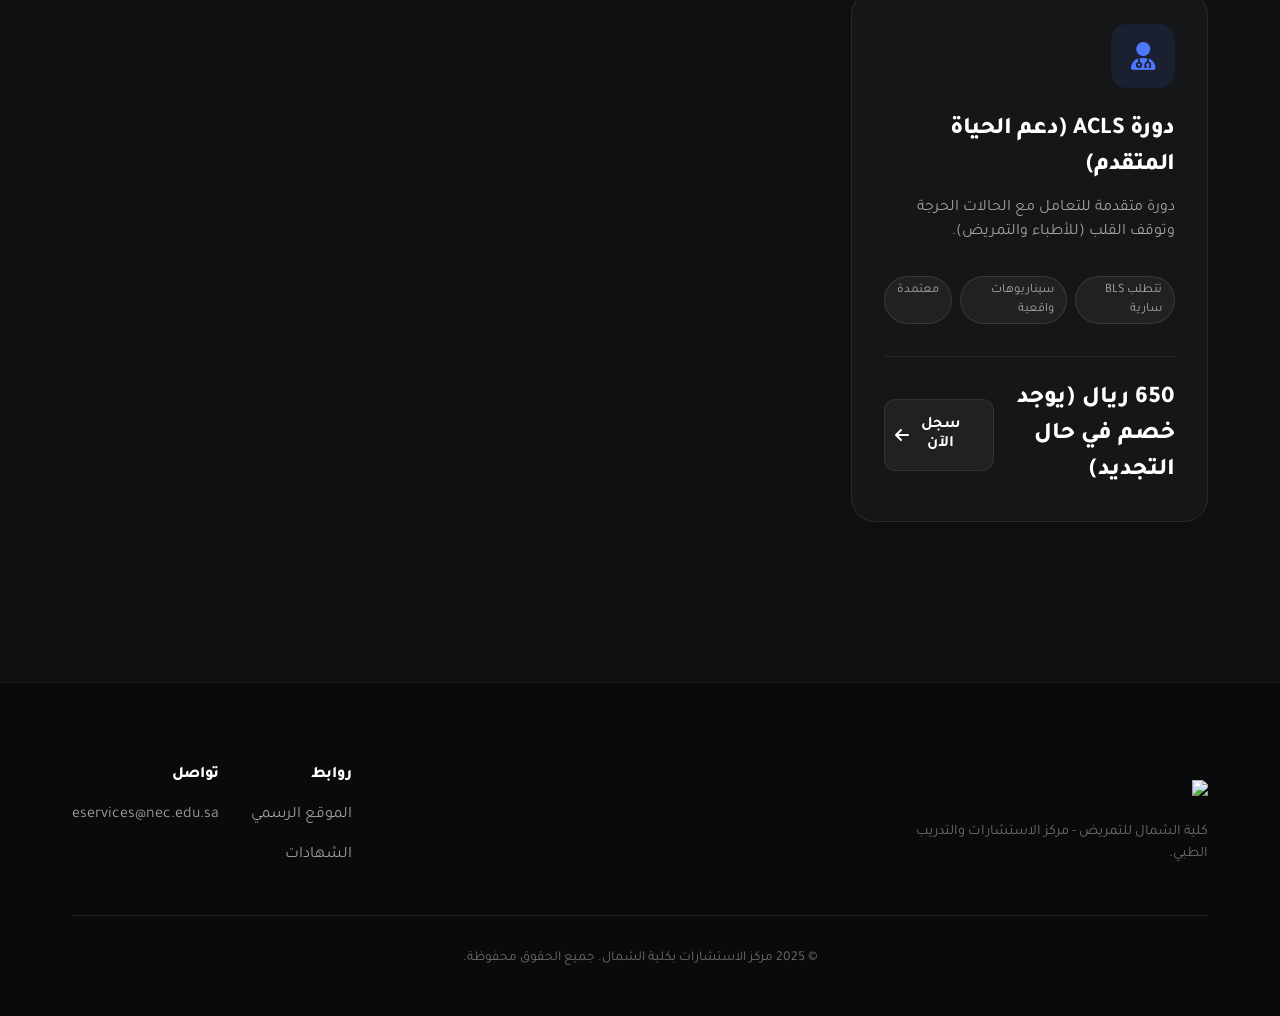
==== commit e7c2569b: "Add files via upload" ====
--- a/Center/index.html
+++ b/Center/index.html
@@ -321,19 +321,24 @@
             z-index: 1;
         }
 
-        /* Glowing Border Effect */
+        /* Glowing Border Effect - Linear Shimmer */
         .alert-card::before {
             content: '';
             position: absolute;
-            top: 50%;
-            left: 50%;
-            transform: translate(-50%, -50%);
-            width: 102%;
-            height: 102%;
-            background: conic-gradient(from 0deg, transparent 0%, var(--primary-color) 10%, transparent 20%);
-            animation: rotate 4s linear infinite;
+            inset: -1px;
+            /* Slight bleed for border */
+            background: linear-gradient(110deg, transparent 25%, rgba(77, 119, 255, 0.5) 50%, transparent 75%);
+            background-size: 200% 100%;
+            animation: border-shimmer 4s linear infinite;
             z-index: -2;
             border-radius: var(--radius-lg);
+            top: -1px;
+            left: -1px;
+            right: -1px;
+            bottom: -1px;
+            width: auto;
+            height: auto;
+            transform: none;
         }
 
         .alert-card::after {
@@ -345,13 +350,13 @@
             z-index: -1;
         }
 
-        @keyframes rotate {
+        @keyframes border-shimmer {
             0% {
-                transform: translate(-50%, -50%) rotate(0deg);
+                background-position: 200% 0;
             }
 
             100% {
-                transform: translate(-50%, -50%) rotate(360deg);
+                background-position: -200% 0;
             }
         }
 
@@ -684,7 +689,7 @@
     <header>
         <div class="container flex items-center justify-between">
             <div class="flex items-center gap-4">
-                <img src="https://nre-nec.github.io/pictures/cce2.png" alt="شعار الكلية" class="brand-logo">
+                <img src="https://nre-nec.github.io/pictures/cce.png" alt="شعار الكلية" class="brand-logo">
                 <div class="brand-text">
                     <h1>مركز الاستشارات بكلية الشمال</h1>
                     <p>بوابة الدورات المعتمدة</p>
@@ -732,7 +737,7 @@
                         <i class="fa-solid fa-file-invoice-dollar"></i>
                     </div>
                     <div>
-                        <h4>ملاحظة هامة</h4>
+                        <h4>ملاحظة مهمة</h4>
                         <p>يجب إرفاق صورة إشعار السداد في نموذج التسجيل</p>
                     </div>
                 </div>
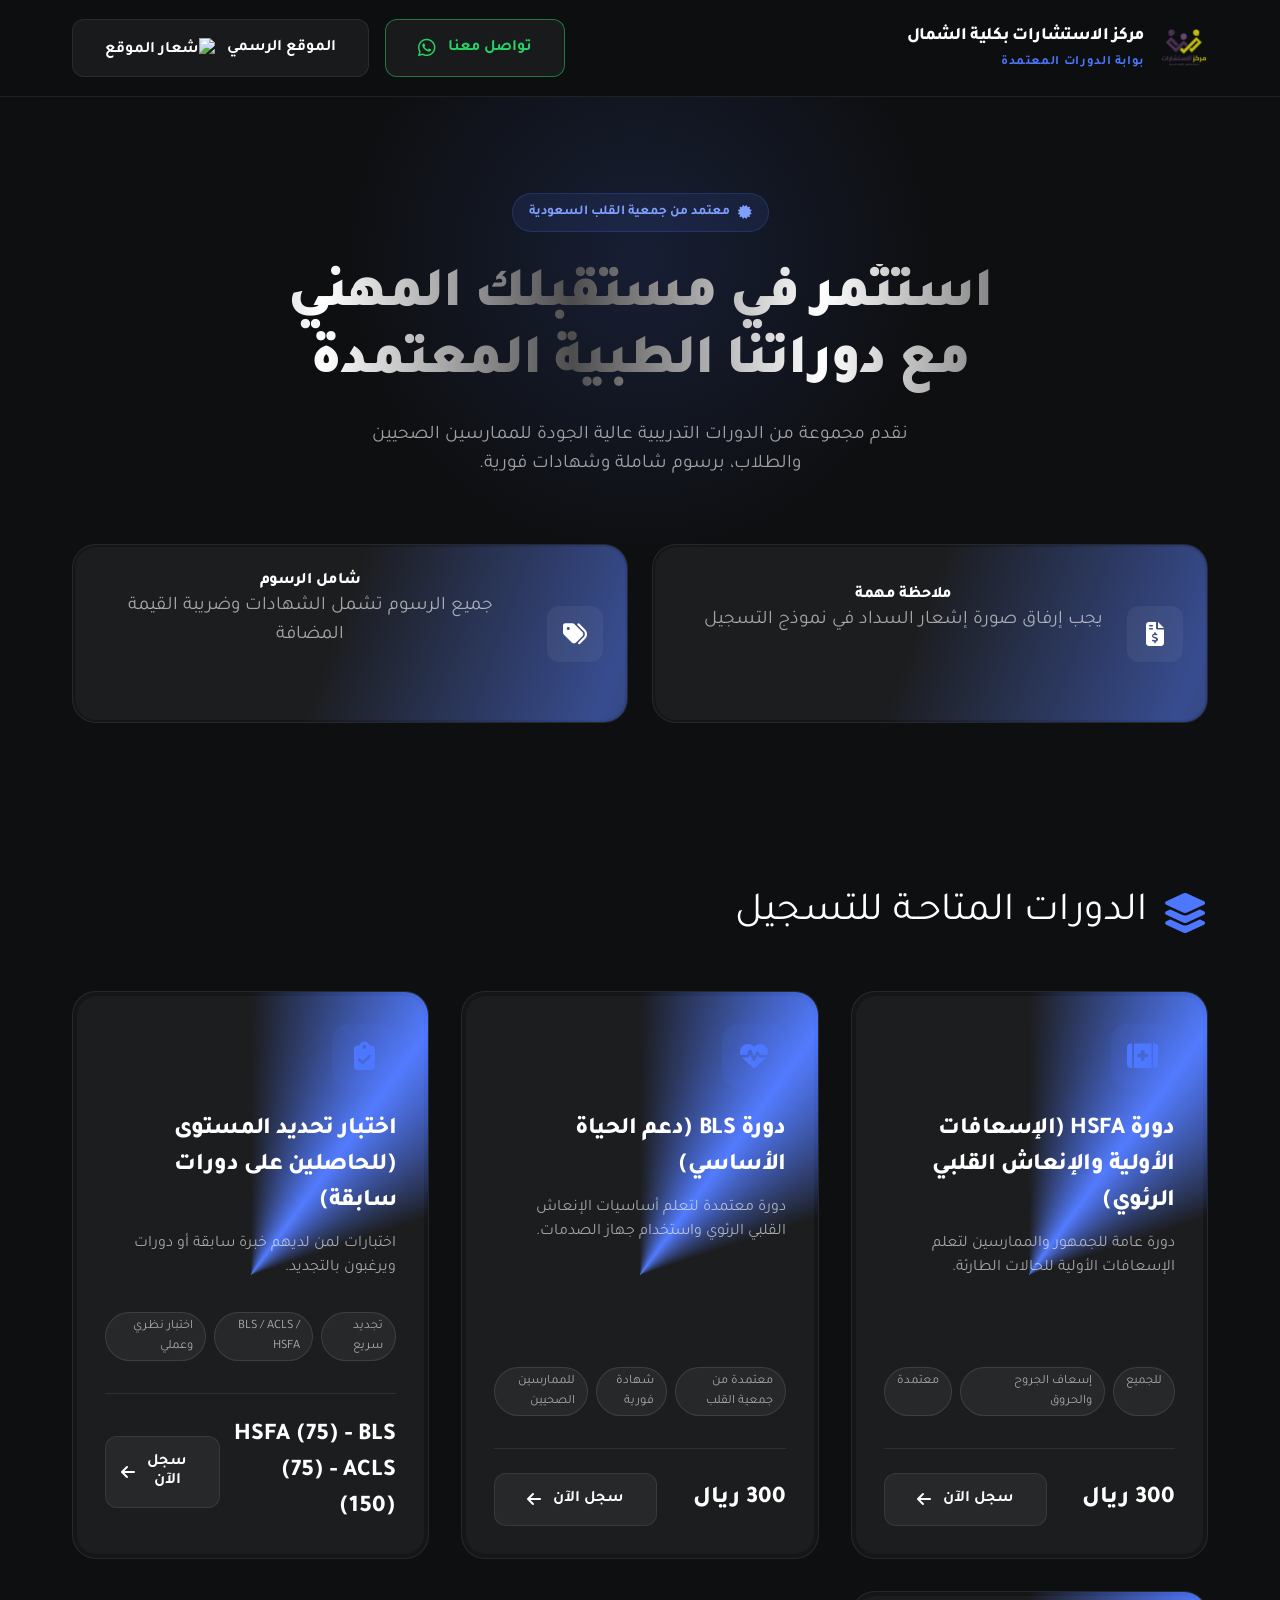
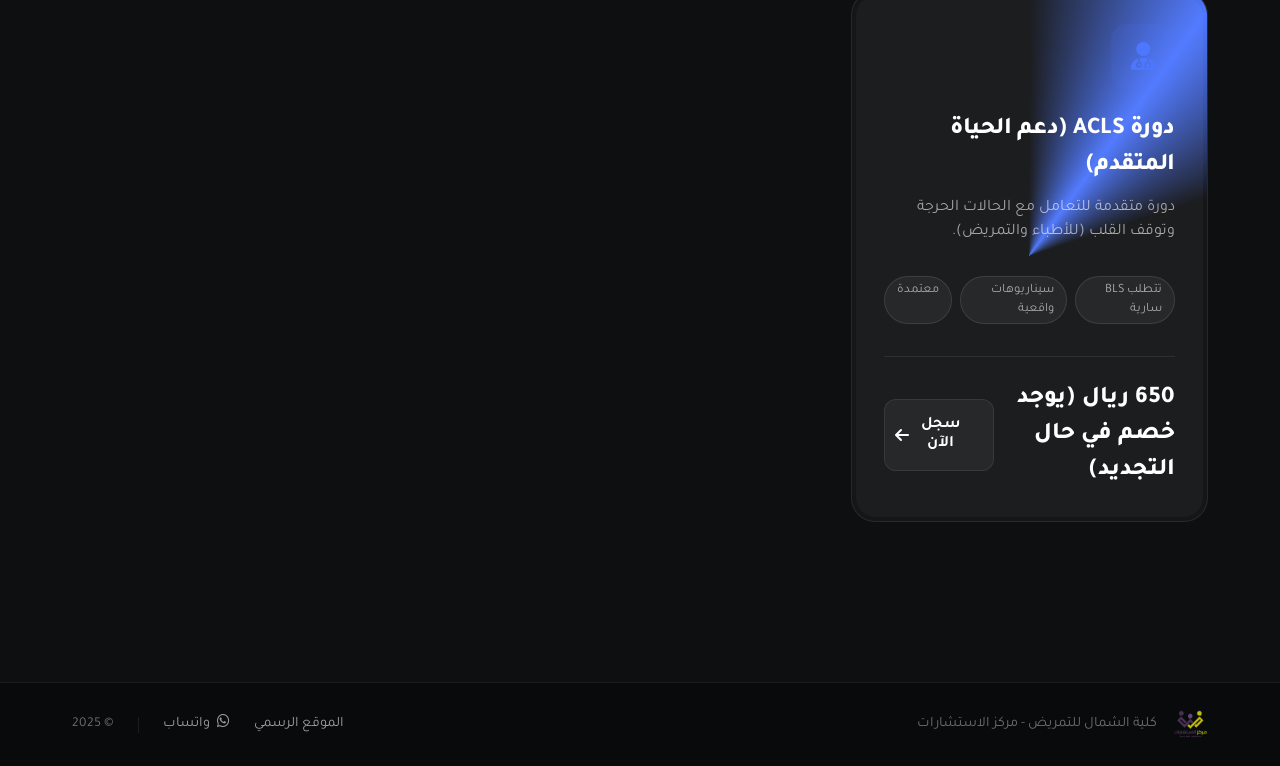
==== commit 421fc382: "Add files via upload" ====
--- a/Center/index.html
+++ b/Center/index.html
@@ -414,6 +414,7 @@
 
         .course-card {
             background: var(--bg-surface);
+            /* Border provided by ::after inset or glow */
             border: 1px solid var(--border-color);
             border-radius: var(--radius-lg);
             padding: 2rem;
@@ -423,16 +424,69 @@
             flex-direction: column;
             overflow: hidden;
             height: 100%;
-        }
-
+            z-index: 1;
+        }
+
+        /* Glowing Border (Rotating Conic Gradient) */
         .course-card::before {
             content: '';
             position: absolute;
-            inset: 0;
-            background: radial-gradient(800px circle at var(--mouse-x) var(--mouse-y), rgba(255, 255, 255, 0.06), transparent 40%);
-            opacity: 0;
-            transition: opacity 0.5s;
-            pointer-events: none;
+            top: 50%;
+            left: 50%;
+            transform: translate(-50%, -50%);
+            width: 150%;
+            /* Make it large enough to cover the card when rotating */
+            height: 150%;
+            background: conic-gradient(from 0deg, transparent 0%, var(--primary-color) 10%, transparent 20%);
+            animation: rotate 4s linear infinite;
+            z-index: -2;
+            border-radius: var(--radius-lg);
+        }
+
+        /* Card Background Mask - Inset 4px for thicker border */
+        .course-card::after {
+            content: '';
+            position: absolute;
+            inset: 4px;
+            background: var(--bg-surface);
+            /* Matches main bg */
+            border-radius: calc(var(--radius-lg) - 4px);
+            z-index: -1;
+        }
+
+        /* Text Shimmer REMOVED as per user request */
+        .course-title {
+            font-size: 1.5rem;
+            margin-bottom: 0.75rem;
+            color: var(--text-primary);
+        }
+
+        /* Rotate Animation */
+        @keyframes rotate {
+            0% {
+                transform: translate(-50%, -50%) rotate(0deg);
+            }
+
+            100% {
+                transform: translate(-50%, -50%) rotate(360deg);
+            }
+        }
+
+        @keyframes textShimmer {
+            to {
+                background-position: 200% center;
+            }
+        }
+
+        /* Ensure rotate keyframes exists if not defined elsewhere */
+        @keyframes rotate {
+            0% {
+                transform: translate(-50%, -50%) rotate(0deg);
+            }
+
+            100% {
+                transform: translate(-50%, -50%) rotate(360deg);
+            }
         }
 
         .course-card:hover {
@@ -454,10 +508,7 @@
             margin-bottom: 1.5rem;
         }
 
-        .course-title {
-            font-size: 1.5rem;
-            margin-bottom: 0.75rem;
-        }
+
 
         .course-desc {
             color: var(--text-secondary);
@@ -703,11 +754,18 @@
                     }
                 }
             </style>
-            <a href="https://nec.edu.sa" target="_blank" class="btn btn-outline header-link" style="display: none;">
-                الموقع الرسمي
-                <img src="https://nre-nec.github.io/pictures/logo-w.png" alt="شعار الموقع"
-                    style="height: 1.25em; width: auto; object-fit: contain;">
-            </a>
+            <div class="flex gap-4">
+                <a href="https://wa.me/966535742843" target="_blank" class="btn btn-outline header-link"
+                    style="border-color: rgba(37, 211, 102, 0.5); color: #25d366;">
+                    تواصل معنا
+                    <i class="fa-brands fa-whatsapp" style="font-size: 1.25em;"></i>
+                </a>
+                <a href="https://nec.edu.sa" target="_blank" class="btn btn-outline header-link" style="display: none;">
+                    الموقع الرسمي
+                    <img src="https://nre-nec.github.io/pictures/logo-w.png" alt="شعار الموقع"
+                        style="height: 1.25em; width: auto; object-fit: contain;">
+                </a>
+            </div>
         </div>
     </header>
 
@@ -859,38 +917,33 @@
     </aside>
 
     <!-- Footer -->
-    <footer>
-        <div class="container">
-            <div class="flex flex-col" style="gap: 2rem;">
-
-                <div class="flex items-center justify-between flex-col"
-                    style="flex-direction: row; flex-wrap: wrap; gap: 2rem;">
-                    <div>
-                        <img src="https://nre-nec.github.io/pictures/cce2.png"
-                            style="height: 40px; margin-bottom: 1rem;">
-                        <p style="max-width: 300px; font-size: 0.9rem; color: var(--text-tertiary);">
-                            كلية الشمال للتمريض - مركز الاستشارات والتدريب الطبي.
-                        </p>
-                    </div>
-
-                    <div class="flex gap-8">
-                        <div>
-                            <h4 style="margin-bottom: 1rem; font-size: 1rem;">روابط</h4>
-                            <a href="https://nec.edu.sa" class="footer-link">الموقع الرسمي</a>
-                            <a href="#" class="footer-link">الشهادات</a>
-                        </div>
-                        <div>
-                            <h4 style="margin-bottom: 1rem; font-size: 1rem;">تواصل</h4>
-                            <a href="mailto:eservices@nec.edu.sa" class="footer-link">eservices@nec.edu.sa</a>
-                        </div>
-                    </div>
-                </div>
-
-                <div class="text-center"
-                    style="border-top: 1px solid var(--border-color); padding-top: 2rem; color: var(--text-tertiary); font-size: 0.85rem;">
-                    &copy; 2025 مركز الاستشارات بكلية الشمال. جميع الحقوق محفوظة.
-                </div>
+    <!-- Footer -->
+    <footer
+        style="border-top: 1px solid var(--border-color); padding: 1.5rem 0; margin-top: 4rem; background: #090a0c;">
+        <div class="container flex items-center justify-between" style="flex-wrap: wrap; gap: 1rem;">
+
+            <div class="flex items-center gap-4">
+                <img src="https://nre-nec.github.io/pictures/cce.png" style="height: 35px;">
+                <p style="font-size: 0.9rem; color: var(--text-tertiary); margin: 0;">
+                    كلية الشمال للتمريض - مركز الاستشارات
+                </p>
             </div>
+
+            <div class="flex items-center gap-6" style="font-size: 0.9rem;">
+                <a href="https://nec.edu.sa" class="footer-link" style="margin: 0;">الموقع الرسمي</a>
+
+                <a href="https://wa.me/966535742843" class="footer-link" style="margin: 0;">
+                    <i class="fa-brands fa-whatsapp" style="margin-left: 4px;"></i>
+                    واتساب
+                </a>
+
+                <span style="width: 1px; height: 16px; background: var(--border-color);"></span>
+
+                <span style="color: var(--text-tertiary); font-size: 0.85rem;">
+                    &copy; 2025
+                </span>
+            </div>
+
         </div>
     </footer>
 
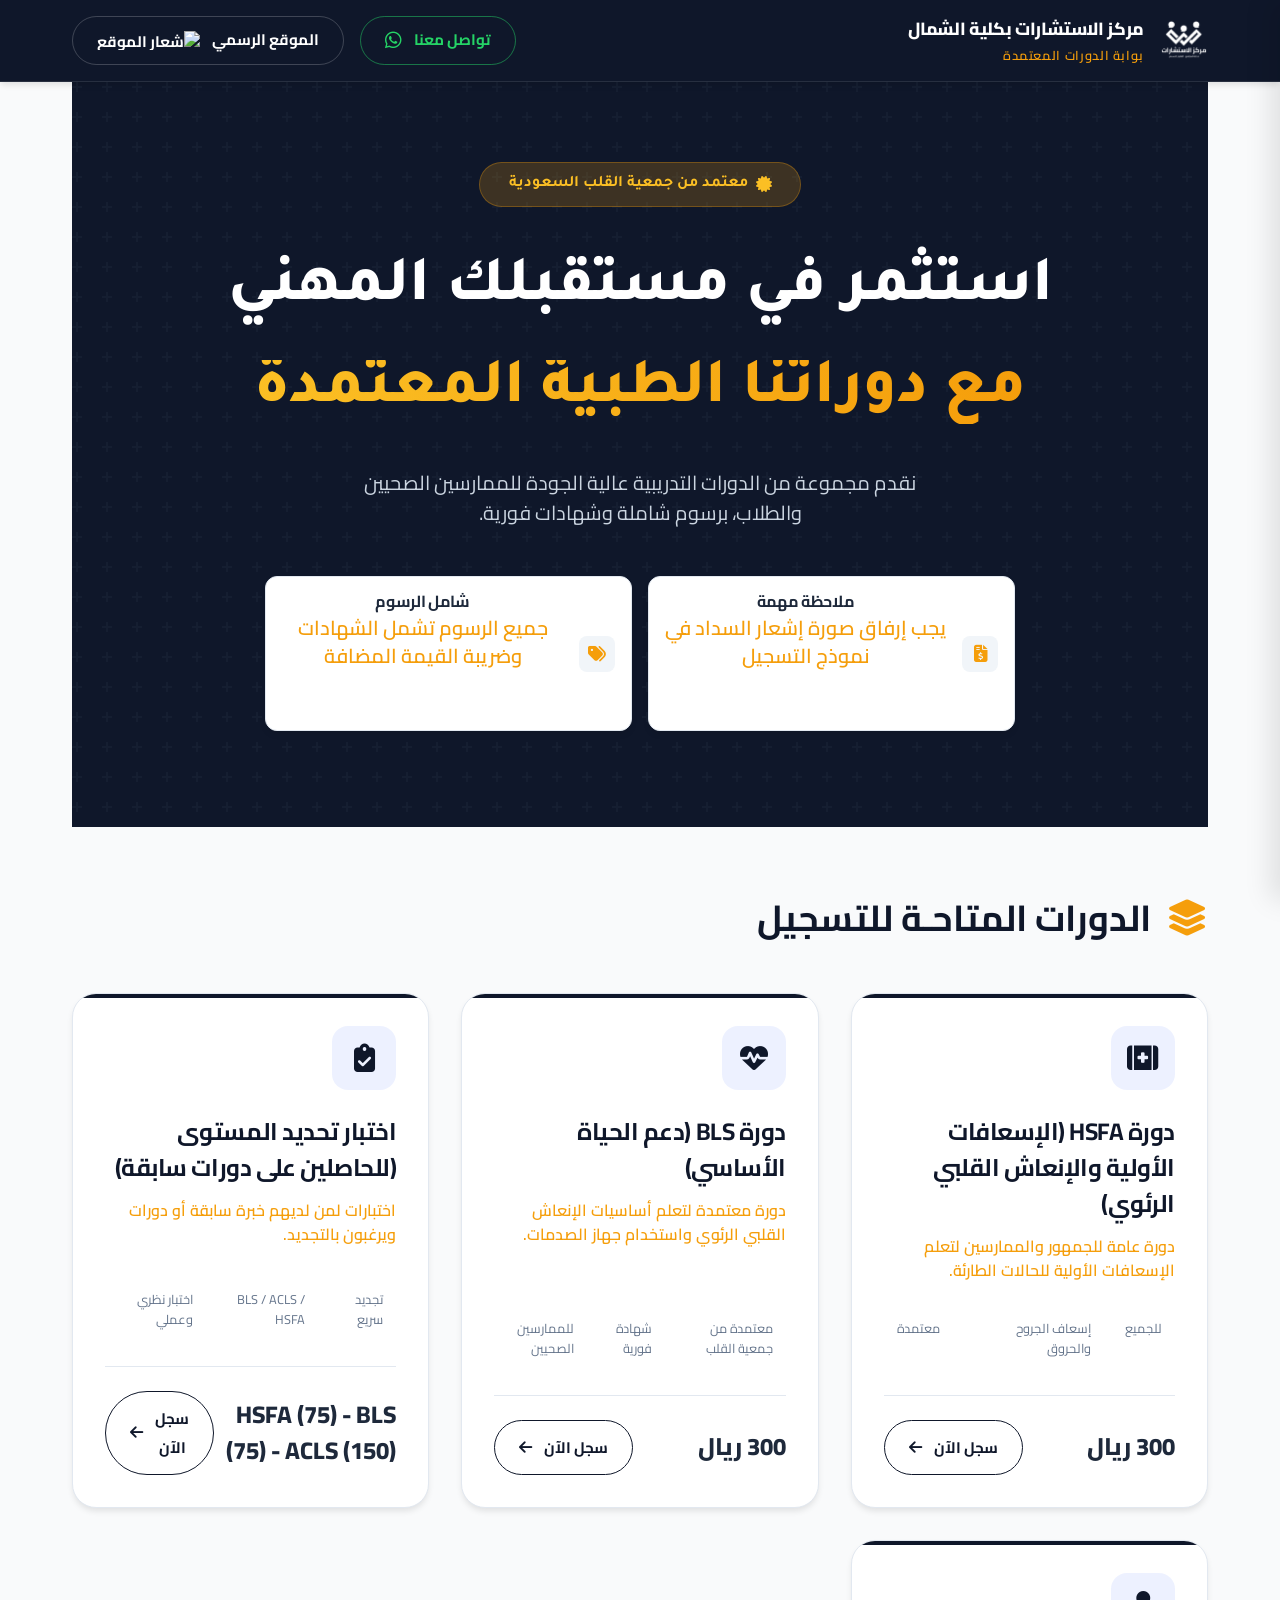
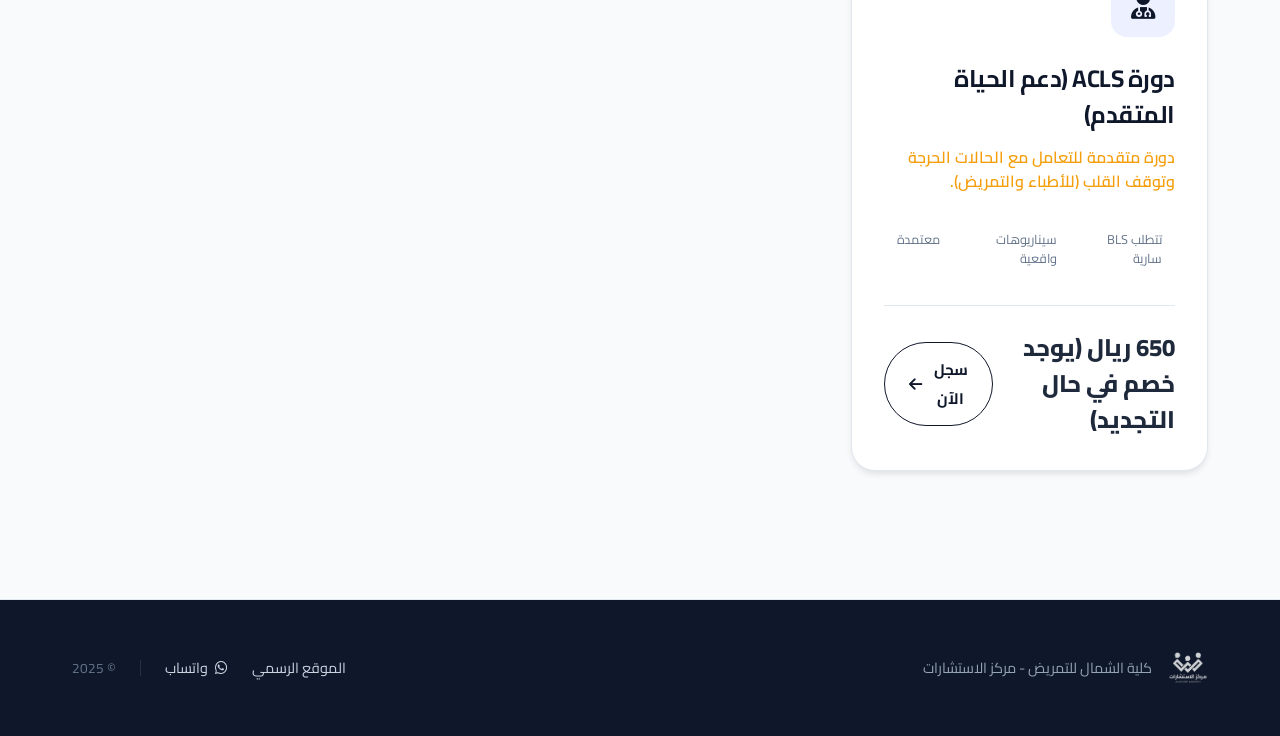
==== commit 2f132993: "Add files via upload" ====
--- a/Center/index.html
+++ b/Center/index.html
@@ -6,35 +6,62 @@
     <meta name="viewport" content="width=device-width, initial-scale=1.0">
     <title>مركز الاستشارات بكلية الشمال - بوابة الدورات</title>
 
+    <!-- Tailwind CSS (for compatibility with new design tokens) -->
+    <script src="https://cdn.tailwindcss.com"></script>
+    <script>
+        tailwind.config = {
+            theme: {
+                extend: {
+                    colors: {
+                        slate: { 900: '#0f172a' },
+                        amber: { 500: '#f59e0b' },
+                        gray: { 50: '#f9fafb' }
+                    },
+                    fontFamily: {
+                        cairo: ['Cairo', 'sans-serif'],
+                    }
+                }
+            }
+        }
+    </script>
+
+    <!-- Google Fonts - Cairo & Tajawal -->
+    <link
+        href="https://fonts.googleapis.com/css2?family=Cairo:wght@300;400;600;700;800&family=Tajawal:wght@300;400;500;700;800&display=swap"
+        rel="stylesheet">
+
     <!-- Icons -->
     <link rel="stylesheet" href="https://cdnjs.cloudflare.com/ajax/libs/font-awesome/6.4.0/css/all.min.css">
 
-    <!-- Embedded CSS -->
     <style>
-        /* Google Fonts - Tajawal (Keeping Arabic identity but styling like Inter) */
-        @import url('https://fonts.googleapis.com/css2?family=Tajawal:wght@200;300;400;500;700;800;900&display=swap');
-
         :root {
-            /* Framer Template Tokens Replicated */
-            --bg-main: #0e0f11;
-            --bg-surface: rgba(255, 255, 255, 0.03);
-            --bg-surface-hover: rgba(255, 255, 255, 0.08);
-            --border-color: rgba(255, 255, 255, 0.08);
-
-            --primary-color: #4d77ff;
-            /* energetic blue */
-            --accent-color: #ff4649;
-            /* coral red */
-
-            --text-primary: #ffffff;
-            --text-secondary: rgba(255, 255, 255, 0.6);
-            --text-tertiary: rgba(255, 255, 255, 0.4);
+            /* Design Specs from Admin Affairs Portal */
+            --primary-color: #0f172a;
+            /* Slate 900 */
+            --accent-color: #f59e0b;
+            /* Amber 500 */
+
+            --bg-main: #f9fafb;
+            /* Gray 50 */
+            --bg-surface: #ffffff;
+            --bg-surface-hover: #ffffff;
+            /* We handle hover with transform/shadow */
+
+            --border-color: #e2e8f0;
+            /* Slate 200 */
+
+            --text-primary: #1e293b;
+            /* Slate 800 */
+            --text-secondary: #64748b;
+            /* Slate 500 */
+            --text-tertiary: #94a3b8;
+            /* Slate 400 */
 
             --radius-md: 12px;
             --radius-lg: 24px;
             --radius-xl: 40px;
 
-            --font-main: 'Tajawal', sans-serif;
+            --font-main: 'Cairo', sans-serif;
         }
 
         * {
@@ -51,8 +78,16 @@
             color: var(--text-primary);
             line-height: 1.5;
             direction: rtl;
+            min-height: 100vh;
             overflow-x: hidden;
-            min-height: 100vh;
+            scroll-behavior: smooth;
+        }
+
+        /* Hero Pattern (SVG Dots) */
+        .hero-pattern {
+            background-color: #0f172a;
+            /* Slate 900 base for Hero */
+            background-image: url("data:image/svg+xml,%3Csvg width='60' height='60' viewBox='0 0 60 60' xmlns='http://www.w3.org/2000/svg'%3E%3Cg fill='none' fill-rule='evenodd'%3E%3Cg fill='%231e293b' fill-opacity='0.4'%3E%3Cpath d='M36 34v-4h-2v4h-4v2h4v4h2v-4h4v-2h-4zm0-30V0h-2v4h-4v2h4v4h2V6h4V4h-4zM6 34v-4H4v4H0v2h4v4h2v-4h4v-2H6zM6 4V0H4v4H0v2h4v4h2V6h4V4H6z'/%3E%3C/g%3E%3C/g%3E%3C/svg%3E");
         }
 
         /* Scrollbar */
@@ -65,65 +100,17 @@
         }
 
         ::-webkit-scrollbar-thumb {
-            background: var(--border-color);
+            background: #cbd5e1;
+            /* Slate 300 */
             border-radius: 4px;
         }
 
         ::-webkit-scrollbar-thumb:hover {
-            background: var(--text-secondary);
-        }
-
-        /* Utilities */
-        .container {
-            max-width: 1200px;
-            margin: 0 auto;
-            padding: 0 2rem;
-        }
-
-        .flex {
-            display: flex;
-        }
-
-        .flex-col {
-            flex-direction: column;
-        }
-
-        .items-center {
-            align-items: center;
-        }
-
-        .justify-between {
-            justify-content: space-between;
-        }
-
-        .justify-center {
-            justify-content: center;
-        }
-
-        .gap-2 {
-            gap: 0.5rem;
-        }
-
-        .gap-4 {
-            gap: 1rem;
-        }
-
-        .gap-6 {
-            gap: 1.5rem;
-        }
-
-        .gap-8 {
-            gap: 2rem;
-        }
-
-        .w-full {
-            width: 100%;
-        }
-
-        .text-center {
-            text-align: center;
-        }
-
+            background: #94a3b8;
+            /* Slate 400 */
+        }
+
+        /* Typography */
         h1,
         h2,
         h3,
@@ -132,13 +119,63 @@
         h6 {
             color: var(--text-primary);
             font-weight: 800;
-            /* Bold headings like 'Inter Display' */
             letter-spacing: -0.02em;
         }
 
         p {
             color: var(--text-secondary);
             font-weight: 400;
+        }
+
+        /* Utilities */
+        .container {
+            max-width: 1200px;
+            margin: 0 auto;
+            padding: 0 2rem;
+        }
+
+        .flex {
+            display: flex;
+        }
+
+        .flex-col {
+            flex-direction: column;
+        }
+
+        .items-center {
+            align-items: center;
+        }
+
+        .justify-between {
+            justify-content: space-between;
+        }
+
+        .justify-center {
+            justify-content: center;
+        }
+
+        .gap-2 {
+            gap: 0.5rem;
+        }
+
+        .gap-4 {
+            gap: 1rem;
+        }
+
+        .gap-6 {
+            gap: 1.5rem;
+        }
+
+        .gap-8 {
+            gap: 2rem;
+        }
+
+        .w-full {
+            width: 100%;
+        }
+
+        .text-center {
+            text-align: center;
         }
 
         /* Buttons */
@@ -146,76 +183,103 @@
             display: inline-flex;
             align-items: center;
             gap: 0.75rem;
-            padding: 1rem 2rem;
-            border-radius: var(--radius-md);
+            padding: 0.75rem 1.5rem;
+            border-radius: 9999px;
+            /* Rounded full */
             font-weight: 700;
             text-decoration: none;
-            transition: all 0.3s cubic-bezier(0.2, 0.8, 0.2, 1);
+            transition: all 0.3s ease;
             cursor: pointer;
             border: 1px solid transparent;
             font-family: inherit;
-            font-size: 1rem;
-            position: relative;
-            overflow: hidden;
+            font-size: 0.95rem;
+            box-shadow: 0 4px 6px -1px rgba(0, 0, 0, 0.1), 0 2px 4px -1px rgba(0, 0, 0, 0.06);
         }
 
         .btn-primary {
             background: var(--primary-color);
             color: white;
-            box-shadow: 0 0 20px rgba(77, 119, 255, 0.3);
-            position: relative;
-            overflow: hidden;
-        }
-
-        /* Button Sheen Effect */
-        .btn-primary::after {
-            content: '';
-            position: absolute;
-            top: 0;
-            left: -100%;
-            width: 50%;
-            height: 100%;
-            background: linear-gradient(to right, rgba(255, 255, 255, 0) 0%, rgba(255, 255, 255, 0.3) 50%, rgba(255, 255, 255, 0) 100%);
-            transform: skewX(-25deg);
-            transition: left 0.75s;
-        }
-
-        .btn-primary:hover::after {
-            left: 200%;
         }
 
         .btn-primary:hover {
+            background: #1e293b;
+            /* Slightly lighter slate for hover */
             transform: translateY(-2px);
-            box-shadow: 0 0 30px rgba(77, 119, 255, 0.5);
+            box-shadow: 0 10px 15px -3px rgba(0, 0, 0, 0.1), 0 4px 6px -2px rgba(0, 0, 0, 0.05);
+            /* shadow-xl */
         }
 
         .btn-outline {
-            background: rgba(255, 255, 255, 0.05);
-            border: 1px solid var(--border-color);
-            color: var(--text-primary);
+            background: transparent;
+            border: 1px solid var(--primary-color);
+            color: var(--primary-color);
+            box-shadow: none;
         }
 
         .btn-outline:hover {
-            background: rgba(255, 255, 255, 0.1);
-            border-color: rgba(255, 255, 255, 0.3);
+            background: var(--primary-color);
+            color: white;
             transform: translateY(-2px);
         }
 
         /* Header */
         header {
-            background: rgba(14, 15, 17, 0.7);
-            backdrop-filter: blur(20px);
-            border-bottom: 1px solid var(--border-color);
+            background: white;
+            /* Slate-900 request for header? User said "Primary: Slate-900 (used for Header...)" */
+            /* Wait, user said "Primary: Slate-900 ... used for Header". So Header should be Slate 900. */
+            background: var(--primary-color);
+            border-bottom: 1px solid rgba(255, 255, 255, 0.1);
             position: sticky;
             top: 0;
             z-index: 100;
-            padding: 1.2rem 0;
+            padding: 1rem 0;
+            box-shadow: 0 4px 6px -1px rgba(0, 0, 0, 0.1);
+        }
+
+        header .brand-text h1,
+        header h1 {
+            color: white;
+        }
+
+        header .brand-text p {
+            color: var(--accent-color);
+            /* Amber 500 */
+        }
+
+        header .brand-logo {
+            filter: brightness(0) invert(1);
+            /* Make logo white if it's colored */
+        }
+
+        /* Header Buttons Override */
+        header .btn-outline {
+            border-color: rgba(255, 255, 255, 0.2);
+            color: white;
+        }
+
+        header .btn-outline:hover {
+            background: white;
+            color: var(--primary-color);
         }
 
         .brand-logo {
             height: 3rem;
             height: 3rem;
             /* filter removed for new white logo */
+        }
+
+        .alert-card h4 {
+            font-size: 1rem;
+            margin-bottom: 0.1rem;
+            font-weight: 700;
+        }
+
+        .alert-card p {
+            font-size: 0.8rem;
+            color: var(--accent-color) !important;
+            /* Forced application */
+            line-height: 1.4;
+            font-weight: 600;
         }
 
         .brand-text h1 {
@@ -233,232 +297,222 @@
 
         /* Hero Section */
         .hero {
-            padding: 6rem 0 4rem;
+            padding: 5rem 0 6rem;
             position: relative;
             overflow: hidden;
-        }
-
-        /* Ambient Glow Background */
+            /* Apply Hero Pattern here */
+            background-color: #0f172a;
+            /* Slate 900 */
+            background-image: url("data:image/svg+xml,%3Csvg width='60' height='60' viewBox='0 0 60 60' xmlns='http://www.w3.org/2000/svg'%3E%3Cg fill='none' fill-rule='evenodd'%3E%3Cg fill='%231e293b' fill-opacity='0.4'%3E%3Cpath d='M36 34v-4h-2v4h-4v2h4v4h2v-4h4v-2h-4zm0-30V0h-2v4h-4v2h4v4h2V6h4V4h-4zM6 34v-4H4v4H0v2h4v4h2v-4h4v-2H6zM6 4V0H4v4H0v2h4v4h2V6h4V4H6z'/%3E%3C/g%3E%3C/g%3E%3C/svg%3E");
+            color: white;
+            text-align: center;
+        }
+
         .hero::before {
-            content: '';
-            position: absolute;
-            top: -20%;
-            left: 50%;
-            transform: translateX(-50%);
-            width: 600px;
-            height: 600px;
-            background: radial-gradient(circle, rgba(77, 119, 255, 0.15) 0%, rgba(14, 15, 17, 0) 70%);
-            border-radius: 50%;
-            pointer-events: none;
-            z-index: -1;
-        }
+            display: none;
+        }
+
+        /* Remove old glow */
 
         .badge {
             display: inline-flex;
             align-items: center;
             gap: 0.5rem;
-            padding: 0.5rem 1rem;
-            background: rgba(77, 119, 255, 0.1);
-            color: #80a0ff;
-            border: 1px solid rgba(77, 119, 255, 0.2);
+            padding: 0.6rem 1.8rem;
+            background: rgba(245, 158, 11, 0.2);
+            color: #fbbf24;
+            /* Amber 400 */
+            border: 1px solid rgba(245, 158, 11, 0.3);
             border-radius: 9999px;
-            font-size: 0.85rem;
+            font-size: 1rem;
+            /* Increased from 0.85rem */
             font-weight: 700;
             margin-bottom: 2rem;
+            font-family: 'Tajawal', sans-serif;
+            /* Changed to Tajawal */
         }
 
         .hero-title {
-            font-size: 3.5rem;
-            font-weight: 900;
-            color: rgba(255, 255, 255, 0.3);
-            background: linear-gradient(to right, #4d4d4d 0%, #fff 50%, #4d4d4d 100%);
-            background-size: 500px;
+            font-size: 4rem;
+            /* Increased from 3.5rem */
+            font-weight: 800;
+            /* Extra bold */
+            margin-bottom: 1.5rem;
+            line-height: 1.6;
+            /* Increased spacing (approx half line gap added to standard) */
+            color: white;
+            font-family: 'Tajawal', sans-serif;
+            /* Changed to Tajawal */
+            letter-spacing: normal;
+        }
+
+        /* Gradient Text Emphasis */
+        .hero-title .highlight {
+            background: linear-gradient(to right, #fbbf24, #f59e0b);
+            -webkit-background-clip: text;
             background-clip: text;
-            -webkit-background-clip: text;
+            /* standard property added */
             -webkit-text-fill-color: transparent;
-            animation: shimmer 3s infinite linear;
-            margin-bottom: 1.5rem;
-            line-height: 1.2;
-            /* text-shadow removed as it conflicts with background-clip: text */
-        }
-
-        @keyframes shimmer {
-            0% {
-                background-position: -500px 0;
-            }
-
-            100% {
-                background-position: 500px 0;
-            }
         }
 
         .hero p {
-            font-size: 1.2rem;
+            font-size: 1.25rem;
             max-width: 600px;
             margin: 0 auto 3rem;
-            color: var(--text-secondary);
-        }
-
-        /* Alerts / Info Cards */
+            color: #cbd5e1;
+            /* Slate 300 */
+        }
+
+        /* Alert Cards */
         .alerts-grid {
             display: grid;
             grid-template-columns: repeat(auto-fit, minmax(300px, 1fr));
-            gap: 1.5rem;
-            margin-top: 4rem;
+            gap: 1rem;
+            margin-top: 3rem;
+            max-width: 750px;
+            /* Reduced from 900px */
+            margin-left: auto;
+            margin-right: auto;
         }
 
         .alert-card {
-            background: var(--bg-surface);
+            background: white;
             border: 1px solid var(--border-color);
-            border-radius: var(--radius-lg);
-            padding: 1.5rem;
+            border-radius: var(--radius-md);
+            padding: 0.75rem 1rem;
+            /* Reduced vertical padding */
             display: flex;
             align-items: center;
-            gap: 1.5rem;
+            gap: 1rem;
             transition: all 0.3s;
-            position: relative;
-            overflow: hidden;
-            z-index: 1;
-        }
-
-        /* Glowing Border Effect - Linear Shimmer */
-        .alert-card::before {
-            content: '';
-            position: absolute;
-            inset: -1px;
-            /* Slight bleed for border */
-            background: linear-gradient(110deg, transparent 25%, rgba(77, 119, 255, 0.5) 50%, transparent 75%);
-            background-size: 200% 100%;
-            animation: border-shimmer 4s linear infinite;
-            z-index: -2;
-            border-radius: var(--radius-lg);
-            top: -1px;
-            left: -1px;
-            right: -1px;
-            bottom: -1px;
-            width: auto;
-            height: auto;
-            transform: none;
-        }
-
+            box-shadow: 0 4px 6px -1px rgba(0, 0, 0, 0.1);
+            color: var(--text-primary);
+        }
+
+        .alert-card::before,
         .alert-card::after {
-            content: '';
-            position: absolute;
-            inset: 2px;
-            background: var(--bg-surface);
-            border-radius: calc(var(--radius-lg) - 2px);
-            z-index: -1;
-        }
-
-        @keyframes border-shimmer {
-            0% {
-                background-position: 200% 0;
-            }
-
-            100% {
-                background-position: -200% 0;
-            }
-        }
+            display: none;
+        }
+
+        /* Remove dark glowing borders */
 
         .alert-card:hover {
-            background: var(--bg-surface-hover);
-            border-color: rgba(255, 255, 255, 0.2);
             transform: translateY(-5px);
+            box-shadow: 0 20px 25px -5px rgba(0, 0, 0, 0.1), 0 10px 10px -5px rgba(0, 0, 0, 0.04);
+            /* shadow-2xl */
         }
 
         .alert-icon {
-            width: 3.5rem;
-            height: 3.5rem;
-            border-radius: var(--radius-md);
-            background: rgba(255, 255, 255, 0.05);
-            color: var(--text-primary);
+            width: 2.25rem;
+            /* Reduced from 2.5rem */
+            height: 2.25rem;
+            border-radius: 8px;
+            background: #f1f5f9;
+            color: var(--accent-color);
             display: flex;
             align-items: center;
             justify-content: center;
-            font-size: 1.5rem;
+            font-size: 1.1rem;
+            /* Slightly smaller icon font */
             flex-shrink: 0;
         }
 
-        .alert-content h4 {
-            font-size: 1.1rem;
-            margin-bottom: 0.25rem;
-        }
-
-        .alert-content p {
-            font-size: 0.9rem;
-            color: var(--text-secondary);
-        }
-
-        /* Courses Grid */
+        /* Course Cards */
         .courses-section {
-            padding: 6rem 0;
+            padding: 4rem 0;
         }
 
         .section-title {
-            font-size: 2.5rem;
+            font-size: 2.25rem;
             margin-bottom: 3rem;
             display: flex;
             align-items: center;
             gap: 1rem;
+            color: var(--primary-color);
+            font-weight: 700;
         }
 
         .section-title i {
-            color: var(--primary-color);
+            color: var(--accent-color);
         }
 
         .courses-grid {
             display: grid;
-            grid-template-columns: repeat(auto-fill, minmax(320px, 1fr));
+            grid-template-columns: repeat(auto-fill, minmax(350px, 1fr));
             gap: 2rem;
         }
 
         .course-card {
-            background: var(--bg-surface);
-            /* Border provided by ::after inset or glow */
+            background: white;
             border: 1px solid var(--border-color);
             border-radius: var(--radius-lg);
             padding: 2rem;
-            transition: all 0.4s cubic-bezier(0.16, 1, 0.3, 1);
+            transition: all 0.3s cubic-bezier(0.4, 0, 0.2, 1);
             position: relative;
             display: flex;
             flex-direction: column;
             overflow: hidden;
             height: 100%;
-            z-index: 1;
-        }
-
-        /* Glowing Border (Rotating Conic Gradient) */
+            box-shadow: 0 4px 6px -1px rgba(0, 0, 0, 0.1);
+            /* shadow-md */
+        }
+
+        /* Remove dark mode specific glow/spinners */
+        .course-card::before,
+        .course-card::after {
+            display: none;
+        }
+
+        .course-card:hover {
+            transform: translateY(-4px);
+            /* hover:-translate-y-1 */
+            box-shadow: 0 25px 50px -12px rgba(0, 0, 0, 0.25);
+            /* shadow-2xl */
+        }
+
+        /* Top Accent Line */
         .course-card::before {
             content: '';
+            display: block;
             position: absolute;
-            top: 50%;
-            left: 50%;
-            transform: translate(-50%, -50%);
-            width: 150%;
-            /* Make it large enough to cover the card when rotating */
-            height: 150%;
-            background: conic-gradient(from 0deg, transparent 0%, var(--primary-color) 10%, transparent 20%);
-            animation: rotate 4s linear infinite;
-            z-index: -2;
-            border-radius: var(--radius-lg);
-        }
-
-        /* Card Background Mask - Inset 4px for thicker border */
-        .course-card::after {
-            content: '';
-            position: absolute;
-            inset: 4px;
-            background: var(--bg-surface);
-            /* Matches main bg */
-            border-radius: calc(var(--radius-lg) - 4px);
-            z-index: -1;
+            top: 0;
+            left: 0;
+            right: 0;
+            height: 4px;
+            /* h-1 in user request is 0.25rem = 4px */
+            background: var(--primary-color);
+            transition: background 0.3s;
+        }
+
+        .course-card:hover::before {
+            background: var(--accent-color);
+        }
+
+        .course-icon {
+            width: 4rem;
+            height: 4rem;
+            border-radius: 50%;
+            background: #f8fafc;
+            /* Slate 50 */
+            color: var(--primary-color);
+            display: flex;
+            align-items: center;
+            justify-content: center;
+            font-size: 1.5rem;
+            margin-bottom: 1.5rem;
+        }
+
+        .course-card:hover .course-icon {
+            color: var(--accent-color);
         }
 
         /* Text Shimmer REMOVED as per user request */
         .course-title {
             font-size: 1.5rem;
             margin-bottom: 0.75rem;
-            color: var(--text-primary);
+            color: var(--primary-color);
+            /* Reverted to Dark/Primary */
+            font-weight: 700;
         }
 
         /* Rotate Animation */
@@ -511,10 +565,13 @@
 
 
         .course-desc {
-            color: var(--text-secondary);
+            color: var(--accent-color);
+            /* Golden description as 'subtitle' */
             margin-bottom: 2rem;
             flex-grow: 1;
             font-size: 1rem;
+            font-weight: 600;
+            /* Added weight to make it feel more like a 'title' */
         }
 
         .course-price {
@@ -550,39 +607,50 @@
             pointer-events: auto;
         }
 
+        /* Sidebar */
         .sidebar {
+            background: white;
+            border-right: 1px solid var(--border-color);
             position: fixed;
             top: 0;
             right: 0;
-            /* RTL default */
             bottom: 0;
             width: 100%;
             max-width: 500px;
-            background: #151619;
-            /* Slightly lighter than pure black */
-            border-right: 1px solid var(--border-color);
-            /* Adjustment for RTL */
             z-index: 200;
             transform: translateX(100%);
             transition: transform 0.5s cubic-bezier(0.16, 1, 0.3, 1);
             display: flex;
             flex-direction: column;
-        }
-
-        /* Revert border logic for RTL: Sidebar is on Right, so border should be on Left? 
-   No, just keep it simple.
-*/
+            box-shadow: -10px 0 25px rgba(0, 0, 0, 0.1);
+        }
 
         .sidebar.active {
             transform: translateX(0);
         }
 
         .sidebar-header {
-            padding: 2rem;
+            padding: 1.5rem;
             border-bottom: 1px solid var(--border-color);
+            background: white;
             display: flex;
             justify-content: space-between;
             align-items: center;
+        }
+
+        .sidebar-header h3 {
+            color: var(--primary-color);
+        }
+
+        .sidebar-header .btn-outline {
+            border-color: transparent;
+            color: #94a3b8;
+        }
+
+        .sidebar-header .btn-outline:hover {
+            background: #f1f5f9;
+            color: var(--accent-color);
+            transform: none;
         }
 
         .sidebar-content {
@@ -591,49 +659,105 @@
             flex-grow: 1;
         }
 
-        /* Steps in Sidebar */
+        /* Bank Card */
+        .bank-card {
+            background: linear-gradient(135deg, #0f172a, #1e293b);
+            border-radius: 16px;
+            padding: 1.5rem;
+            color: white;
+            position: relative;
+            box-shadow: 0 10px 15px -3px rgba(0, 0, 0, 0.1);
+        }
+
+        .bank-card p {
+            color: #cbd5e1;
+        }
+
+        .bank-card p[style*="font-weight: bold"],
+        .bank-card p[style*="monospace"] {
+            color: white;
+        }
+
+        /* Steps */
+        /* Flowchart Steps */
         .step-item {
             position: relative;
-            padding-right: 3rem;
-            /* Space for line */
-            padding-bottom: 3rem;
-        }
-
+            padding-right: 3.5rem;
+            /* Space for the timeline on the right */
+            padding-bottom: 2.5rem;
+            border-left: 2px dashed rgba(226, 232, 240, 0);
+            /* Hidden left border, using ::before for right line */
+        }
+
+        /* The vertical connecting line */
         .step-item::before {
             content: '';
             position: absolute;
-            right: 11px;
-            /* Align with dot center */
-            top: 0;
-            bottom: 0;
+            right: 1.25rem;
+            /* Center align with the circle (approx half of 2.5rem width circle is 1.25) wait circle is 32px */
+            /* Circle is 2.5rem? No, let's redefine circle size */
+            top: 2.5rem;
+            /* Start below the circle */
+            bottom: -0.5rem;
+            /* extend to next item */
             width: 2px;
-            background: var(--border-color);
+            background: #e2e8f0;
+            /* Light gray line */
+            background-image: linear-gradient(to bottom, #cbd5e1 50%, transparent 50%);
+            background-size: 2px 10px;
+            background-repeat: repeat-y;
+            /* Make it a dashed line for flow feel */
         }
 
         .step-item:last-child {
             padding-bottom: 0;
+            border: none;
         }
 
         .step-item:last-child::before {
             display: none;
         }
 
+        /* The Step Circle/Node */
         .step-number {
             position: absolute;
             right: 0;
             top: 0;
-            width: 24px;
-            height: 24px;
-            background: var(--primary-color);
+            width: 2.5rem;
+            height: 2.5rem;
+            background: white;
+            border: 2px solid var(--primary-color);
+            color: var(--primary-color);
             border-radius: 50%;
-            color: white;
-            font-size: 0.8rem;
             display: flex;
             align-items: center;
             justify-content: center;
-            font-weight: bold;
+            font-weight: 800;
+            font-size: 1rem;
             z-index: 2;
-            box-shadow: 0 0 0 4px var(--bg-main);
+            box-shadow: 0 0 0 4px white;
+            /* white halo */
+        }
+
+        /* Arrow head for the flow line */
+        .step-item:not(:last-child)::after {
+            content: '\f107';
+            /* FontAwesome Angle Down */
+            font-family: 'Font Awesome 6 Free';
+            font-weight: 900;
+            position: absolute;
+            right: 0.9rem;
+            /* Center with line approx */
+            bottom: -15px;
+            color: #94a3b8;
+            background: white;
+            z-index: 1;
+        }
+
+        /* Active/Done State styling if needed in future */
+        .step-item.done .step-number {
+            background: var(--primary-color);
+            color: white;
         }
 
         /* Bank Card - Dark Premium */
@@ -782,7 +906,7 @@
 
             <h1 class="hero-title">
                 استثمر في مستقبلك المهني <br>
-                مع دوراتنا الطبية المعتمدة
+                <span class="highlight">مع دوراتنا الطبية المعتمدة</span>
             </h1>
 
             <p>
@@ -919,27 +1043,28 @@
     <!-- Footer -->
     <!-- Footer -->
     <footer
-        style="border-top: 1px solid var(--border-color); padding: 1.5rem 0; margin-top: 4rem; background: #090a0c;">
+        style="border-top: 1px solid var(--border-color); padding: 3rem 0; margin-top: 4rem; background: var(--primary-color); color: #cbd5e1;">
         <div class="container flex items-center justify-between" style="flex-wrap: wrap; gap: 1rem;">
 
             <div class="flex items-center gap-4">
-                <img src="https://nre-nec.github.io/pictures/cce.png" style="height: 35px;">
-                <p style="font-size: 0.9rem; color: var(--text-tertiary); margin: 0;">
+                <img src="https://nre-nec.github.io/pictures/cce.png"
+                    style="height: 40px; filter: brightness(0) invert(1) opacity(0.8);">
+                <p style="font-size: 0.9rem; color: #94a3b8; margin: 0;">
                     كلية الشمال للتمريض - مركز الاستشارات
                 </p>
             </div>
 
             <div class="flex items-center gap-6" style="font-size: 0.9rem;">
-                <a href="https://nec.edu.sa" class="footer-link" style="margin: 0;">الموقع الرسمي</a>
-
-                <a href="https://wa.me/966535742843" class="footer-link" style="margin: 0;">
+                <a href="https://nec.edu.sa" class="footer-link" style="margin: 0; color: #cbd5e1;">الموقع الرسمي</a>
+
+                <a href="https://wa.me/966535742843" class="footer-link" style="margin: 0; color: #cbd5e1;">
                     <i class="fa-brands fa-whatsapp" style="margin-left: 4px;"></i>
                     واتساب
                 </a>
 
-                <span style="width: 1px; height: 16px; background: var(--border-color);"></span>
-
-                <span style="color: var(--text-tertiary); font-size: 0.85rem;">
+                <span style="width: 1px; height: 16px; background: rgba(255,255,255,0.1);"></span>
+
+                <span style="color: #64748b; font-size: 0.85rem;">
                     &copy; 2025
                 </span>
             </div>
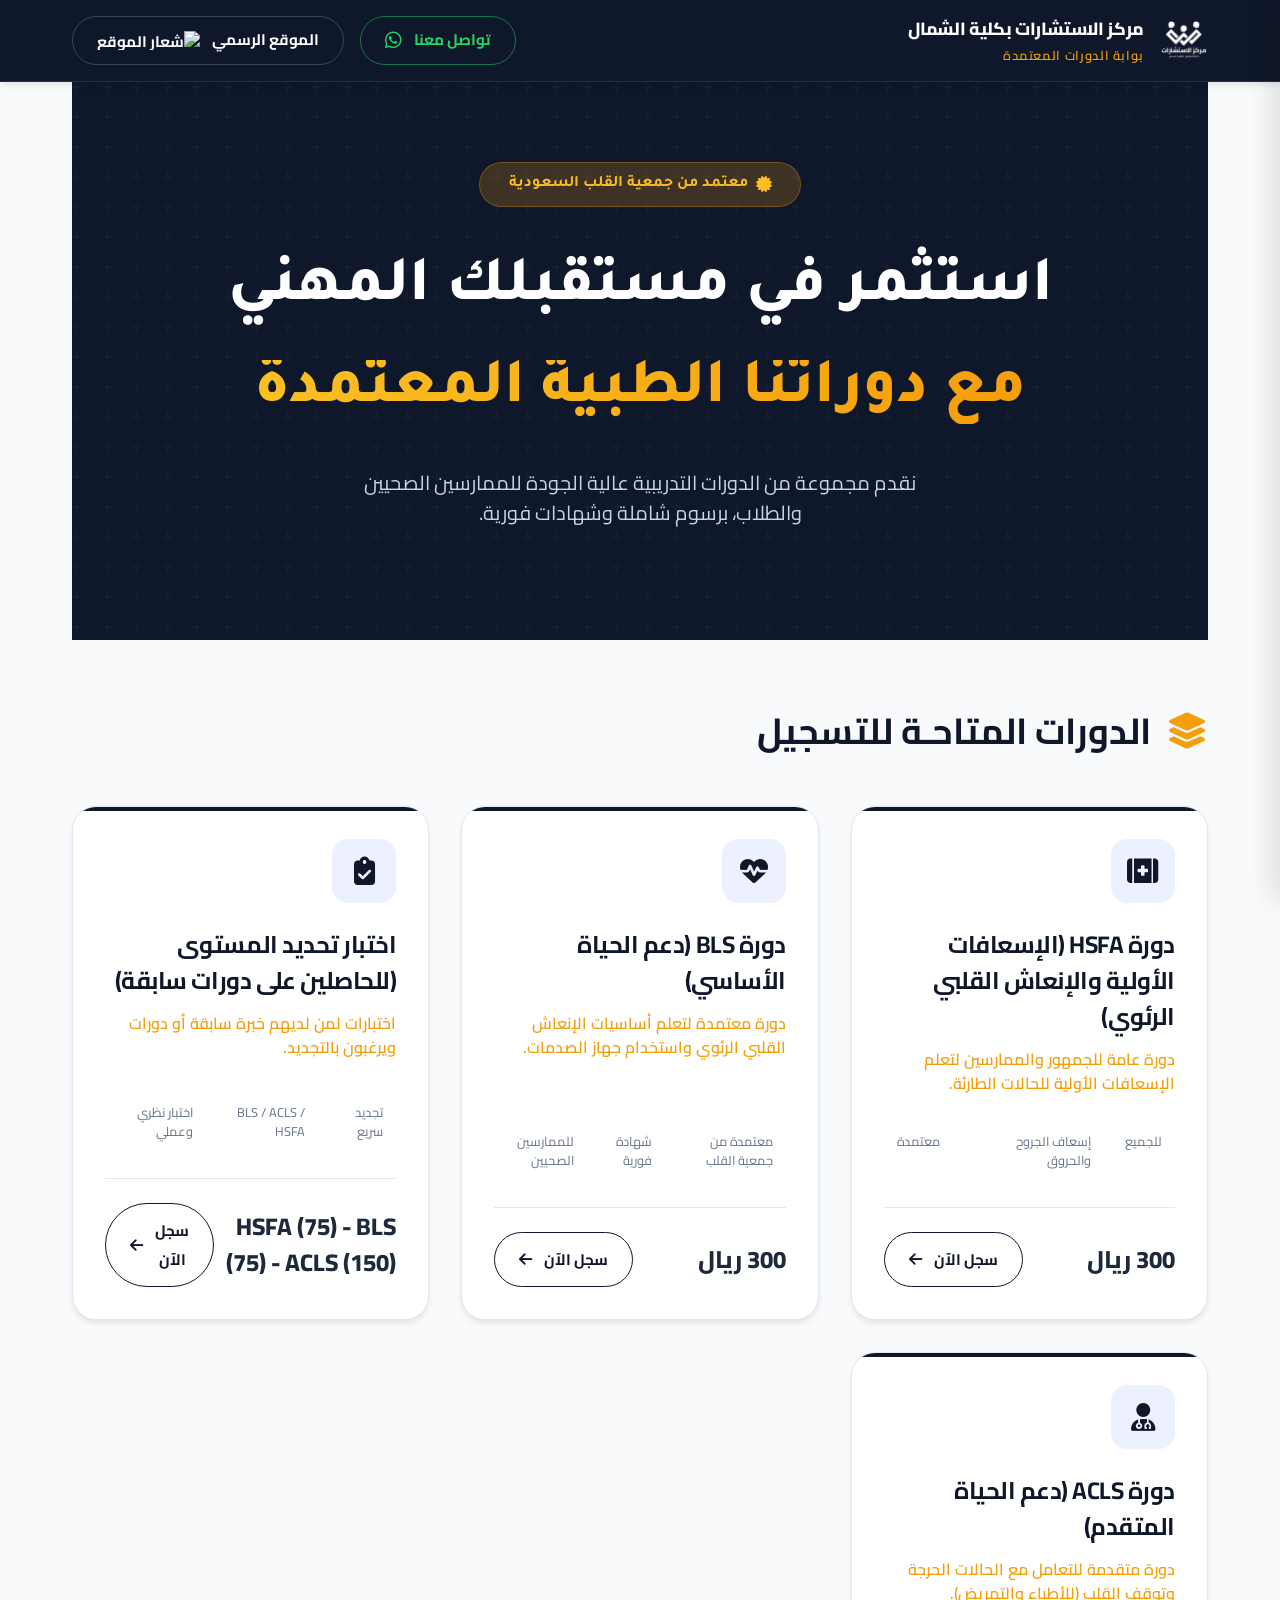
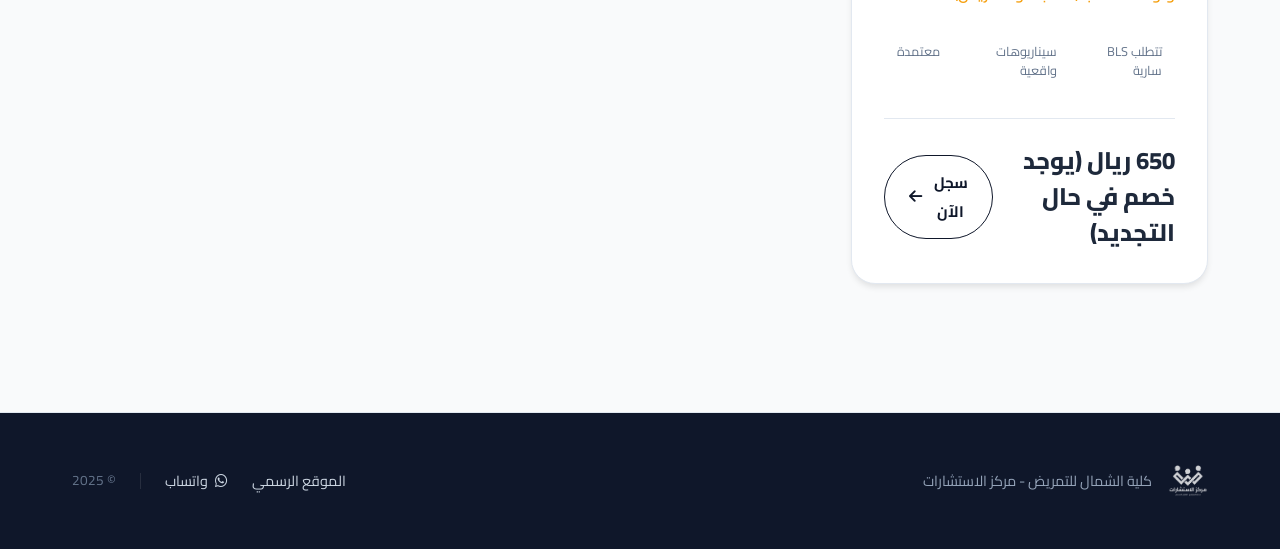
==== commit aa89b5e5: "Add files via upload" ====
--- a/Center/index.html
+++ b/Center/index.html
@@ -5,6 +5,7 @@
     <meta charset="UTF-8">
     <meta name="viewport" content="width=device-width, initial-scale=1.0">
     <title>مركز الاستشارات بكلية الشمال - بوابة الدورات</title>
+    <link rel="icon" href="https://nre-nec.github.io/pictures/cce.png" type="image/png">
 
     <!-- Tailwind CSS (for compatibility with new design tokens) -->
     <script src="https://cdn.tailwindcss.com"></script>
@@ -297,7 +298,8 @@
 
         /* Hero Section */
         .hero {
-            padding: 5rem 0 6rem;
+            padding: 5rem 0 4rem;
+            /* Reduced bottom padding from 6rem -> 4rem */
             position: relative;
             overflow: hidden;
             /* Apply Hero Pattern here */
@@ -639,7 +641,9 @@
         }
 
         .sidebar-header h3 {
-            color: var(--primary-color);
+            color: var(--accent-color);
+            /* Golden/Amber */
+            font-weight: 700;
         }
 
         .sidebar-header .btn-outline {
@@ -719,6 +723,7 @@
         }
 
         /* The Step Circle/Node */
+        /* The Step Circle/Node */
         .step-number {
             position: absolute;
             right: 0;
@@ -726,8 +731,10 @@
             width: 2.5rem;
             height: 2.5rem;
             background: white;
-            border: 2px solid var(--primary-color);
-            color: var(--primary-color);
+            border: 2px solid var(--accent-color);
+            /* Golden Border */
+            color: var(--accent-color);
+            /* Golden Text */
             border-radius: 50%;
             display: flex;
             align-items: center;
@@ -913,27 +920,7 @@
                 نقدم مجموعة من الدورات التدريبية عالية الجودة للممارسين الصحيين والطلاب، برسوم شاملة وشهادات فورية.
             </p>
 
-            <div class="alerts-grid">
-                <div class="alert-card">
-                    <div class="alert-icon">
-                        <i class="fa-solid fa-file-invoice-dollar"></i>
-                    </div>
-                    <div>
-                        <h4>ملاحظة مهمة</h4>
-                        <p>يجب إرفاق صورة إشعار السداد في نموذج التسجيل</p>
-                    </div>
-                </div>
-
-                <div class="alert-card">
-                    <div class="alert-icon">
-                        <i class="fa-solid fa-tags"></i>
-                    </div>
-                    <div>
-                        <h4>شامل الرسوم</h4>
-                        <p>جميع الرسوم تشمل الشهادات وضريبة القيمة المضافة</p>
-                    </div>
-                </div>
-            </div>
+            <!-- Alert Cards Removed -->
 
         </section>
 
